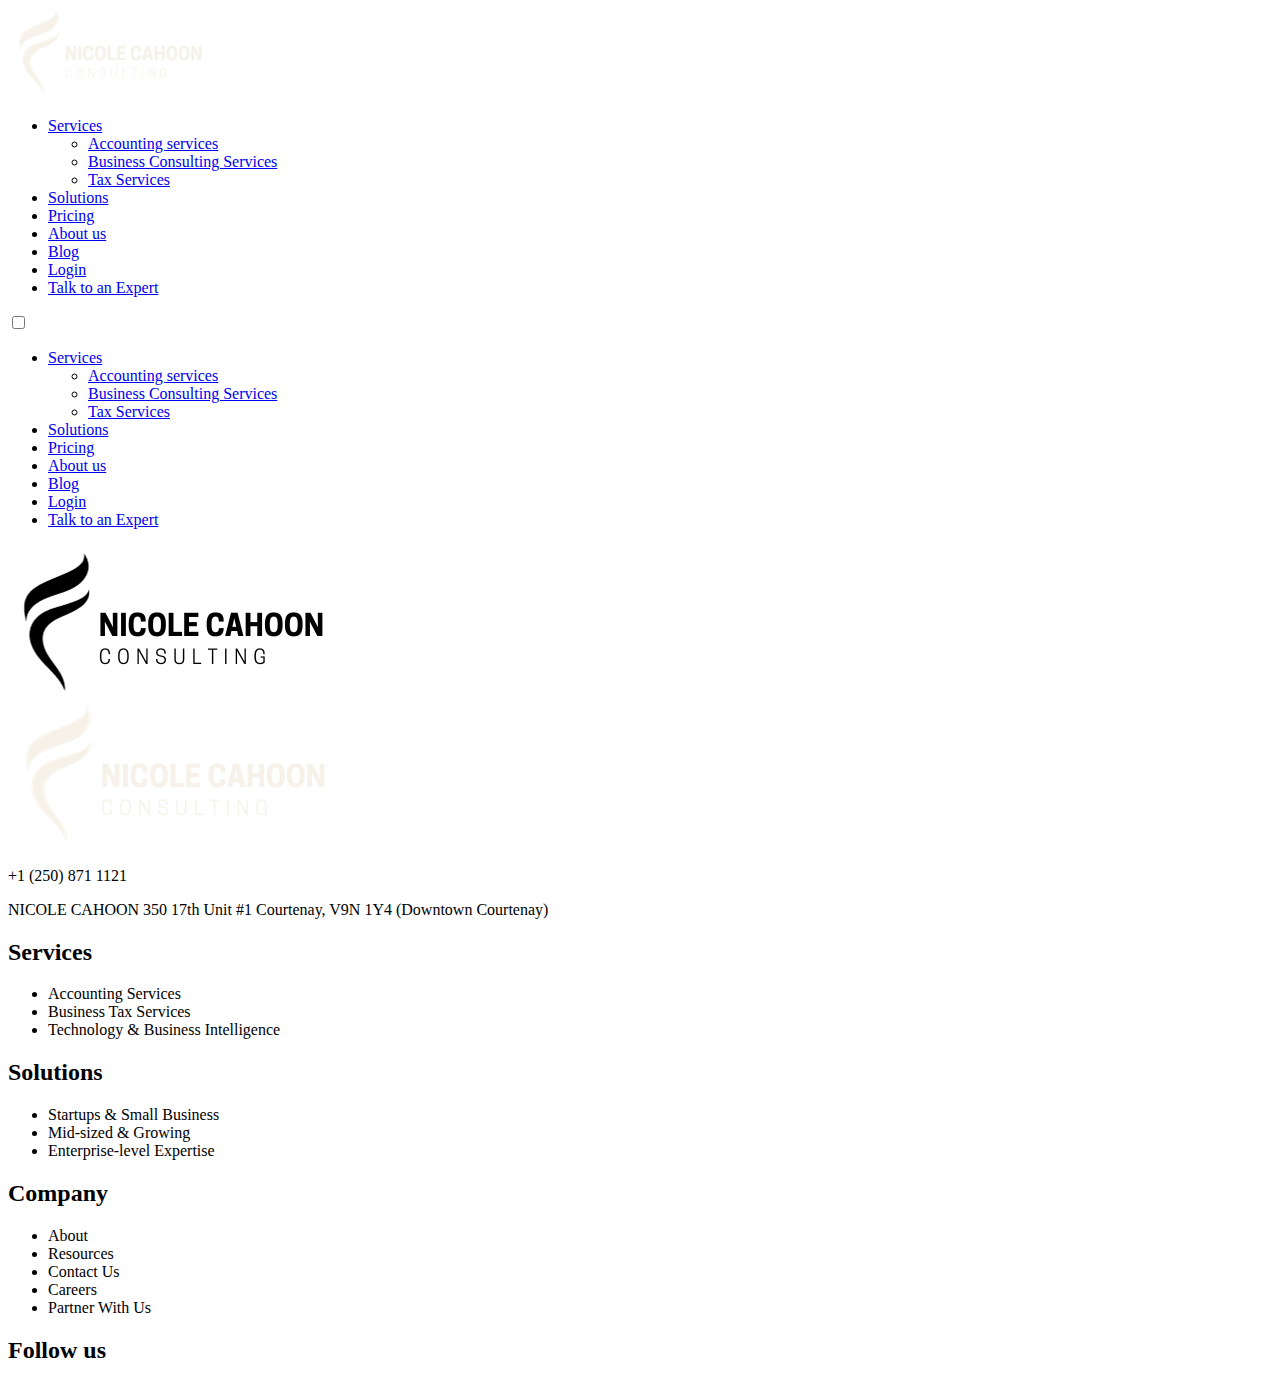
==== aboutus.html @ 77083883 "Add navbar and footer html for about us site" ====
<!DOCTYPE html>
<html lang="en">
  <head>
    <meta charset="UTF-8" />
    <meta name="viewport" content="width=device-width, initial-scale=1.0" />
    <link rel="stylesheet" href="/css/style.css" />
    <link
      rel="stylesheet"
      href="https://cdnjs.cloudflare.com/ajax/libs/font-awesome/6.4.2/css/all.min.css"
      integrity="sha512-z3gLpd7yknf1YoNbCzqRKc4qyor8gaKU1qmn+CShxbuBusANI9QpRohGBreCFkKxLhei6S9CQXFEbbKuqLg0DA=="
      crossorigin="anonymous"
      referrerpolicy="no-referrer"
    />
    <title>About us</title>
  </head>
  <body>
    <header class="sticky">
      <div class="header-container">
        <div class="logo">
          <a href="/index.html">
            <img
              src="images/header-logo.png"
              class="bricks-site-logo css-filter perfmatters-lazy entered pmloaded"
              alt="Bricks Templates"
              width="200"
              decoding="async"
              data-ll-status="loaded"
            />
          </a>
        </div>
        <nav class="nav-menu-wrapper">
          <ul class="main-menu">
            <li class="main-menu-item">
              <a href="/">
                Services
                <span class="main-menu-item-icon">
                  <i class="fa-solid fa-chevron-down"></i>
                </span>
              </a>
              <ul class="dropdown">
                <li><a href="#">Accounting services</a></li>
                <li><a href="#">Business Consulting Services</a></li>
                <li><a href="#">Tax Services</a></li>
              </ul>
            </li>
            <li class="main-menu-item">
              <a href="/"> Solutions </a>
            </li>
            <li class="main-menu-item"><a href="#">Pricing</a></li>
            <li class="main-menu-item">
              <a href="/about.html"> About us </a>
            </li>
            <li class="main-menu-item"><a href="#">Blog</a></li>
            <li class="main-menu-item"><a href="#">Login</a></li>
            <li id="menu-item-expert" class="main-menu-item">
              <a href="#">Talk to an Expert</a>
            </li>
          </ul>
        </nav>

        <input type="checkbox" id="check-menu" />
        <div class="menu-mobile">
          <label for="check-menu">
            <span class="menu-bar-top"></span>
            <span class="menu-bar-center"></span>
            <span class="menu-bar-bottom"></span>
          </label>
        </div>
        <nav class="nav-menu-wrapper-mobile">
          <ul class="main-menu">
            <li>
              <div class="main-menu-item">
                <a href="/"> Services </a>
                <label for="check-sevrices">
                  <span class="main-menu-item-icon">
                    <i class="fa-solid fa-chevron-down"></i>
                  </span>
                </label>
              </div>

              <input type="checkbox" id="check-sevrices" hidden />

              <div class="sub-menu">
                <label for="check-sevrices">
                  <ul class="dropdown">
                    <li><a href="#">Accounting services</a></li>
                    <li><a href="#">Business Consulting Services</a></li>
                    <li><a href="#">Tax Services</a></li>
                  </ul>
                </label>
              </div>
            </li>
            <li class="main-menu-item">
              <a href="/"> Solutions </a>
            </li>
            <li class="main-menu-item"><a href="#">Pricing</a></li>
            <li class="main-menu-item">
              <a href="/about.html"> About us </a>
            </li>
            <li class="main-menu-item"><a href="#">Blog</a></li>
            <li class="main-menu-item"><a href="#">Login</a></li>
            <li id="menu-item-expert">
              <a href="#">Talk to an Expert</a>
            </li>
          </ul>
        </nav>
        <label for="check-menu" class="overlay" hidden></label>
      </div>
    </header>
    <main></main>
    <footer>
      <div class="footer-content">
        <div class="footer-logo">
          <div class="footer-logo-mobile">
            <img src="images/header-logo-black.png" alt="Logo" />
          </div>

          <div class="footer-logo-desktop">
            <img src="images/header-logo.png" alt="Logo" />
          </div>
          <p>+1 (250) 871 1121</p>
          <p>
            NICOLE CAHOON 350 17th Unit #1 Courtenay, V9N 1Y4 (Downtown
            Courtenay)
          </p>
        </div>
        <div class="footer-navigation">
          <h2>Services</h2>
          <ul>
            <li>Accounting Services</li>
            <li>Business Tax Services</li>
            <li>Technology & Business Intelligence</li>
          </ul>
        </div>

        <div class="footer-solution">
          <h2>Solutions</h2>
          <ul>
            <li>Startups & Small Business</li>
            <li>Mid-sized & Growing</li>
            <li>Enterprise-level Expertise</li>
          </ul>
        </div>

        <div class="footer-company">
          <h2>Company</h2>
          <ul>
            <li>About</li>
            <li>Resources</li>
            <li>Contact Us</li>
            <li>Careers</li>
            <li>Partner With Us</li>
          </ul>
        </div>

        <div class="about-us">
          <h2>Follow us</h2>
          <span><i class="fa-brands fa-facebook"></i></span>
          <span><i class="fa-brands fa-instagram"></i></span>
          <span><i class="fa-brands fa-twitter"></i></span>
          <span><i class="fa-brands fa-linkedin"></i></span>
          <span><i class="fa-brands fa-youtube"></i></span>
        </div>
      </div>
    </footer>
  </body>
</html>
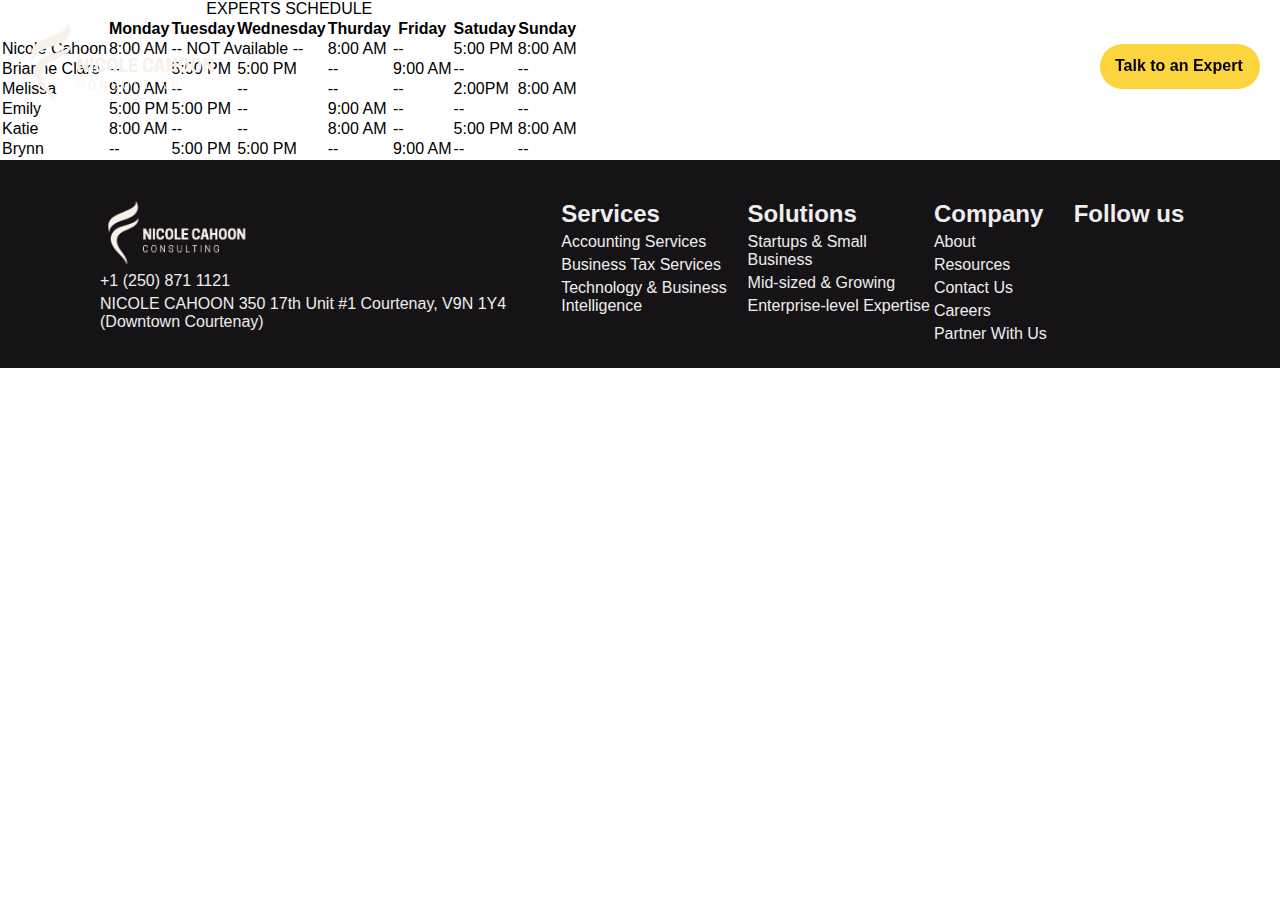
==== commit f6083092: "Add table in about us" ====
--- a/aboutus.html
+++ b/aboutus.html
@@ -3,7 +3,8 @@
   <head>
     <meta charset="UTF-8" />
     <meta name="viewport" content="width=device-width, initial-scale=1.0" />
-    <link rel="stylesheet" href="/css/style.css" />
+    <link rel="stylesheet" href="style.css" />
+    <link rel="stylesheet" href="styleaboutus.css" />
     <link
       rel="stylesheet"
       href="https://cdnjs.cloudflare.com/ajax/libs/font-awesome/6.4.2/css/all.min.css"
@@ -107,7 +108,90 @@
         <label for="check-menu" class="overlay" hidden></label>
       </div>
     </header>
-    <main></main>
+
+    <main>
+      <section class="table-container">
+        <table id="table">
+          <caption>
+            EXPERTS SCHEDULE
+          </caption>
+          <tr>
+            <th></th>
+
+            <th>Monday</th>
+            <th>Tuesday</th>
+            <th>Wednesday</th>
+            <th>Thurday</th>
+            <th>Friday</th>
+            <th>Satuday</th>
+            <th>Sunday</th>
+          </tr>
+          <tr>
+            <td>Nicole Cahoon</td>
+            <td>8:00 AM</td>
+            <td colspan="2" class="merge">-- NOT Available --</td>
+            <td>8:00 AM</td>
+            <td>--</td>
+            <td>5:00 PM</td>
+            <td>8:00 AM</td>
+          </tr>
+          <tr>
+            <td>Brianne Clare</td>
+            <td>--</td>
+            <td>5:00 PM</td>
+            <td>5:00 PM</td>
+            <td>--</td>
+            <td>9:00 AM</td>
+            <td>--</td>
+            <td>--</td>
+          </tr>
+          <tr>
+            <td>Melissa</td>
+            <td>9:00 AM</td>
+            <td>--</td>
+            <td>--</td>
+            <td>--</td>
+            <td>--</td>
+            <td>2:00PM</td>
+            <td>8:00 AM</td>
+          </tr>
+          <tr>
+            <td>Emily</td>
+            <td>5:00 PM</td>
+            <td>5:00 PM</td>
+            <td>--</td>
+            <td>9:00 AM</td>
+            <td>--</td>
+            <td>--</td>
+            <td>--</td>
+          </tr>
+          <tr>
+            <td>Katie</td>
+            <td>8:00 AM</td>
+            <td>--</td>
+            <td>--</td>
+            <td>8:00 AM</td>
+            <td>--</td>
+            <td>5:00 PM</td>
+            <td>8:00 AM</td>
+          </tr>
+          <tr>
+            <td>Brynn</td>
+            <td>--</td>
+            <td>5:00 PM</td>
+            <td>5:00 PM</td>
+            <td>--</td>
+            <td>9:00 AM</td>
+            <td>--</td>
+            <td>--</td>
+          </tr>
+        </table>
+      </section>
+      <div class="main-line">
+        <div class="line"></div>
+      </div>
+    </main>
+
     <footer>
       <div class="footer-content">
         <div class="footer-logo">
--- a/style.css
+++ b/style.css
@@ -0,0 +1,634 @@
+html {
+  font-size: 62.5%;
+  box-sizing: border-box;
+  text-decoration: unset;
+  list-style-type: none;
+  font-family: "Open Sans", sans-serif;
+  font-family: "Poppins", sans-serif;
+  font-family: "Roboto", sans-serif;
+  font-family: "Ubuntu", sans-serif;
+}
+
+*,
+*:before,
+*:after {
+  box-sizing: inherit;
+  text-decoration: unset;
+  padding: 0;
+  margin: 0;
+}
+
+body {
+  font-size: 1.6rem;
+}
+
+/* Navbar mobile*/
+@media only screen and (max-width: 1023px) {
+  .sticky {
+    left: 0;
+    position: fixed;
+    right: 0;
+    top: 0;
+    transition: background-color 0.2s, transform 0.4s;
+    width: 100%;
+    z-index: 998;
+  }
+  .header-container {
+    display: flex;
+    flex-direction: row;
+    padding: 2rem;
+    align-items: center;
+    justify-content: space-between;
+
+    width: 100%;
+    font-weight: 700;
+    background-color: black;
+    position: relative;
+  }
+  .menu-mobile label {
+    display: flex;
+    flex-direction: column;
+  }
+  .menu-bar-top,
+  .menu-bar-center,
+  .menu-bar-bottom {
+    width: 2rem;
+    height: 0.4rem;
+    background-color: white;
+    margin: 0.2rem;
+    border-radius: 2rem;
+  }
+
+  .nav-menu-wrapper {
+    display: none;
+  }
+
+  .nav-menu-wrapper-mobile {
+    display: block;
+    position: fixed;
+    top: 0;
+    background-color: #161316;
+    left: 0;
+    bottom: 0;
+    width: 28rem;
+    padding: 2rem 0;
+    transform: translateX(-100%);
+  }
+
+  .header-container input:checked ~ .nav-menu-wrapper-mobile {
+    transform: translateX(0);
+  }
+
+  .logo img {
+    width: 15rem;
+  }
+
+  #check-menu {
+    display: none;
+  }
+
+  .header-container input:checked ~ .menu-mobile .menu-bar-center {
+    opacity: 0;
+  }
+
+  .header-container input:checked ~ .menu-mobile .menu-bar-top {
+    transform: translateY(8px) rotate(45deg);
+  }
+
+  .header-container input:checked ~ .menu-mobile .menu-bar-bottom {
+    transform: translateY(-8px) rotate(-45deg);
+  }
+
+  .main-menu-item {
+    height: 6rem;
+    border-bottom: 1px solid #2e2e2e;
+    padding: 2rem 3rem;
+    display: flex;
+    justify-content: space-between;
+  }
+  .main-menu-item-icon {
+    color: #ffffff;
+    cursor: pointer;
+  }
+
+  input:checked ~ .sub-menu {
+    display: block;
+  }
+
+  .sub-menu {
+    display: none;
+  }
+
+  .sub-menu label .dropdown li a {
+    color: #f9f9f9;
+  }
+
+  .sub-menu label .dropdown li {
+    padding: 1rem 4rem;
+  }
+  .main-menu-item a {
+    color: white;
+  }
+
+  #menu-item-expert {
+    height: 5rem;
+    background-color: #fcd53e;
+    border-radius: 3rem;
+    display: flex;
+    align-items: center;
+    justify-content: center;
+    margin: 3.5rem auto;
+    width: 70%;
+  }
+  #menu-item-expert a {
+    color: #161316;
+  }
+  .main-menu-item a {
+    display: flex;
+    justify-content: space-between;
+  }
+
+  #menu-item-expert a:hover {
+    animation: pulse ease-in 1s;
+  }
+}
+/* hero */
+.main-hero {
+  justify-content: center;
+  align-items: flex-start;
+  background-image: url(images/background-header.jpeg);
+  background-size: cover;
+  background-position: center center;
+  width: 100%;
+  padding-right: 4rem;
+  padding-left: 4rem;
+  filter: opacity(100%);
+  text-align: left;
+  position: relative;
+  height: 80rem;
+  display: flex;
+  flex-direction: column;
+  color: white;
+}
+.main-hero h1 {
+  font-size: 4.8rem;
+}
+
+.main-hero p {
+  font-size: 3rem;
+  margin-top: 3rem;
+  width: 100%;
+  line-height: 2.8rem;
+}
+
+.main-hero a {
+  padding: 1.8rem 3rem;
+  font-weight: 500;
+  font-size: 2.4rem;
+  color: #ffffff;
+  border-radius: 9rem;
+  background-color: #421882;
+  margin-top: 3.5rem;
+}
+
+.main-hero a:hover {
+  animation: pulse ease-in 1s;
+}
+
+/* services */
+
+.main-services {
+  display: flex;
+  flex-direction: column;
+  align-items: center;
+  justify-content: center;
+}
+
+.services-card {
+  width: 29rem;
+  height: 45rem;
+  border-radius: 3rem;
+  padding: 3rem;
+  margin: 2rem 0;
+  background-color: #f4f4f4;
+}
+
+.services-card-icon {
+  font-size: 8rem;
+  margin-right: 5rem;
+}
+
+.services-card-content {
+  display: flex;
+  flex-direction: column;
+}
+
+.services-card-content .btn-about {
+  margin-top: 3.5rem;
+  padding: 1rem;
+  width: 16rem;
+  height: 5rem;
+  background-color: #421882;
+  color: #ffffff;
+  display: flex;
+  justify-content: center;
+  align-items: center;
+  border-radius: 3rem;
+}
+
+.main-services a:hover {
+  animation: pulse ease-in 1s;
+}
+
+/* resource */
+
+.resource {
+  display: flex;
+  flex-direction: column;
+  justify-content: center;
+  align-items: center;
+  margin: 5rem 8.5rem 10rem 8.5rem;
+}
+
+.resource .img {
+  width: 150px;
+}
+
+.logo-organizers {
+  display: flex;
+  flex-direction: column;
+  align-items: center;
+  row-gap: 2rem;
+  width: 100%;
+  margin: 3rem 0;
+}
+
+/* testimonials mobile 1 */
+.testimonials-1 {
+  text-align: center;
+  margin: 2rem 2rem 0rem 2rem;
+}
+
+.testimonials-1 img {
+  width: 15rem;
+  height: 15rem;
+  border-radius: 50%;
+  object-fit: cover;
+}
+
+.testimonials-1 h3 {
+  font-size: 2.8rem;
+  font-weight: 900;
+  margin: 0;
+  color: #505d68;
+}
+
+.testimonials-1 p {
+  color: #a1aeb7;
+  font-weight: 400;
+}
+
+.testimonials-1 .flex-item {
+  padding: 2.5rem;
+  border-bottom: 1px solid #f2f5f7;
+}
+
+.testimonials-1 h4 {
+  color: #505d68;
+  font-weight: 300;
+  margin-top: 2rem;
+  margin-bottom: 0.5rem;
+}
+
+.testimonials-1 .job-title {
+  font-size: 1.4rem;
+  margin: 0.5rem;
+  font-weight: 300;
+}
+
+/* Contact */
+
+.contact {
+  background-image: url(https://www.indinero.com/wp-content/uploads/2023/02/jud-mackrill-Of_m3hMsoAA-unsplash-1-min.jpg);
+  background-size: cover;
+  background-position: center center;
+  width: 80%;
+  filter: opacity(100%);
+  text-align: left;
+  position: relative;
+  justify-content: center;
+  align-self: stretch !important;
+  width: 100%;
+  padding: 10rem;
+  margin-bottom: 5rem;
+}
+
+.contact::before {
+  background-image: linear-gradient(
+    rgba(246, 213, 93, 0.7) 7%,
+    rgba(246, 213, 93, 0.7) 7%
+  );
+  position: absolute;
+  content: "";
+  top: 0;
+  right: 0;
+  bottom: 0;
+  left: 0;
+}
+
+:where(.contact > *) {
+  position: relative;
+}
+
+.contact .flex-container h2 {
+  color: #ffffff;
+  font-size: 3rem;
+}
+
+.contact label {
+  color: #ffffff;
+}
+
+.contact .flex-container form {
+  margin-top: 2rem;
+}
+
+.contact .flex-container {
+  width: 100%;
+  margin: 0 auto;
+}
+
+.contact .flex-container input,
+.contact .flex-container textarea {
+  width: 100%;
+  padding: 1rem;
+  margin-bottom: 1.5rem;
+  border: 1px solid #ccc;
+  border-radius: 5px;
+  box-sizing: border-box;
+}
+
+.contact .flex-container button {
+  background-color: #3498db;
+  color: #fff;
+  padding: 10px 20px;
+  border: none;
+  border-radius: 5px;
+  cursor: pointer;
+  font-size: 1em;
+}
+
+.contact .flex-container button:hover {
+  background-color: #2980b9;
+}
+
+/* footer */
+
+footer {
+  background-color: #eeeeee;
+  color: black;
+  padding: 2rem;
+}
+
+footer .footer-logo-desktop {
+  display: none;
+}
+
+.footer-content {
+  display: flex;
+  flex-direction: column;
+}
+.footer-logo {
+  margin-top: 2rem;
+}
+
+footer ul {
+  padding-left: 0;
+}
+
+.footer-logo img {
+  width: 150px;
+}
+
+.footer-logo p {
+  margin: 5px 0;
+}
+.footer-navigation,
+.footer-solution,
+.footer-company {
+  margin-top: 20px;
+}
+
+.footer-navigation li,
+.footer-solution li,
+.footer-company li {
+  margin: 5px 0;
+  list-style: none;
+}
+
+.footer-navigation li:hover,
+.footer-solution li:hover,
+.footer-company li:hover {
+  color: #3498db;
+  cursor: pointer;
+}
+
+.about-us {
+  margin-top: 20px;
+  width: 100%;
+}
+.about-us span {
+  font-size: 24px;
+  line-height: 60px;
+  margin-right: 10px;
+}
+
+.about-us span:hover {
+  cursor: pointer;
+  color: #3498db;
+}
+
+/* Desktop */
+@media only screen and (min-width: 1024px) {
+  /* navbar */
+  .sticky {
+    left: 0;
+    position: fixed;
+    right: 0;
+    top: 0;
+    transition: background-color 0.2s, transform 0.4s;
+    width: 100%;
+    z-index: 998;
+  }
+  .header-container {
+    display: flex;
+    flex-direction: row;
+    padding: 20px;
+    align-items: center;
+    justify-content: space-between;
+    /* z-index: 1; */
+    /* align-self: stretch !important; */
+    width: 100%;
+    font-weight: 700;
+  }
+  .main-menu {
+    display: flex;
+    gap: 25px;
+    justify-content: center;
+    align-items: center;
+    height: 45px;
+  }
+
+  .main-menu-item a {
+    font-size: 16px;
+    line-height: 28px;
+    color: white;
+    font-weight: 700;
+  }
+
+  .main-menu-item-icon {
+    padding: 5px;
+    cursor: pointer;
+  }
+  #menu-item-expert {
+    border-radius: 30px;
+    background-color: #fcd53e;
+    height: 100%;
+    padding: 8px 15px;
+    width: 160px;
+    font-weight: 700;
+  }
+  #menu-item-expert a {
+    color: black;
+  }
+  #menu-item-expert a:hover {
+    animation: pulse ease-in 1s;
+  }
+
+  .main-menu-item {
+    position: relative;
+  }
+  .menu-mobile {
+    display: none;
+  }
+
+  nav.nav-menu-wrapper-mobile {
+    display: none;
+  }
+
+  ul.main-menu {
+    list-style: none;
+  }
+  .dropdown {
+    display: none;
+    position: absolute;
+    top: 100%;
+    left: 0;
+    min-width: 250px;
+    background-color: #f9f9f9;
+    box-shadow: 0 2px 5px rgba(0, 0, 0, 0.1);
+    padding: 10px;
+    z-index: 1;
+  }
+  .dropdown li {
+    padding: 10px 20px;
+  }
+  .dropdown li a {
+    color: black;
+    font-size: 18px;
+  }
+
+  li:hover .dropdown {
+    display: block;
+  }
+  #check-menu {
+    display: none;
+  }
+
+  /* hero */
+
+  section.main-services {
+    display: flex;
+    flex-direction: row;
+    justify-content: space-around;
+    padding-top: 6rem;
+  }
+
+  /* resource */
+
+  .resource .logo-organizers {
+    flex-direction: row;
+    justify-content: center;
+    column-gap: 10%;
+  }
+
+  .resource .logo-organizer {
+    width: 33%;
+  }
+
+  /* testimonials */
+
+  .testimonials-1 .flex-container {
+    display: flex;
+    justify-content: space-around;
+  }
+
+  .testimonials-1 .flex-item {
+    width: 25%;
+  }
+
+  /* footer */
+
+  footer {
+    background-color: #161316;
+    color: #eeeeee;
+    padding-left: 100px;
+  }
+
+  footer .footer-logo-mobile {
+    display: none;
+  }
+
+  footer .footer-logo-desktop {
+    display: flex;
+  }
+
+  footer .footer-content {
+    flex-direction: row;
+    columns: 30px;
+  }
+
+  footer .logo {
+    width: 30%;
+  }
+
+  footer .footer-navigation {
+    width: 20%;
+  }
+
+  footer .footer-solution {
+    width: 20%;
+  }
+
+  footer .footer-company {
+    width: 15%;
+  }
+
+  footer .about-us {
+    width: 20%;
+  }
+}
+
+@keyframes pulse {
+  0% {
+    transform: scaleX(1);
+  }
+
+  50% {
+    transform: scale3d(1.05, 1.05, 1.05);
+  }
+
+  to {
+    transform: scaleX(1);
+  }
+}
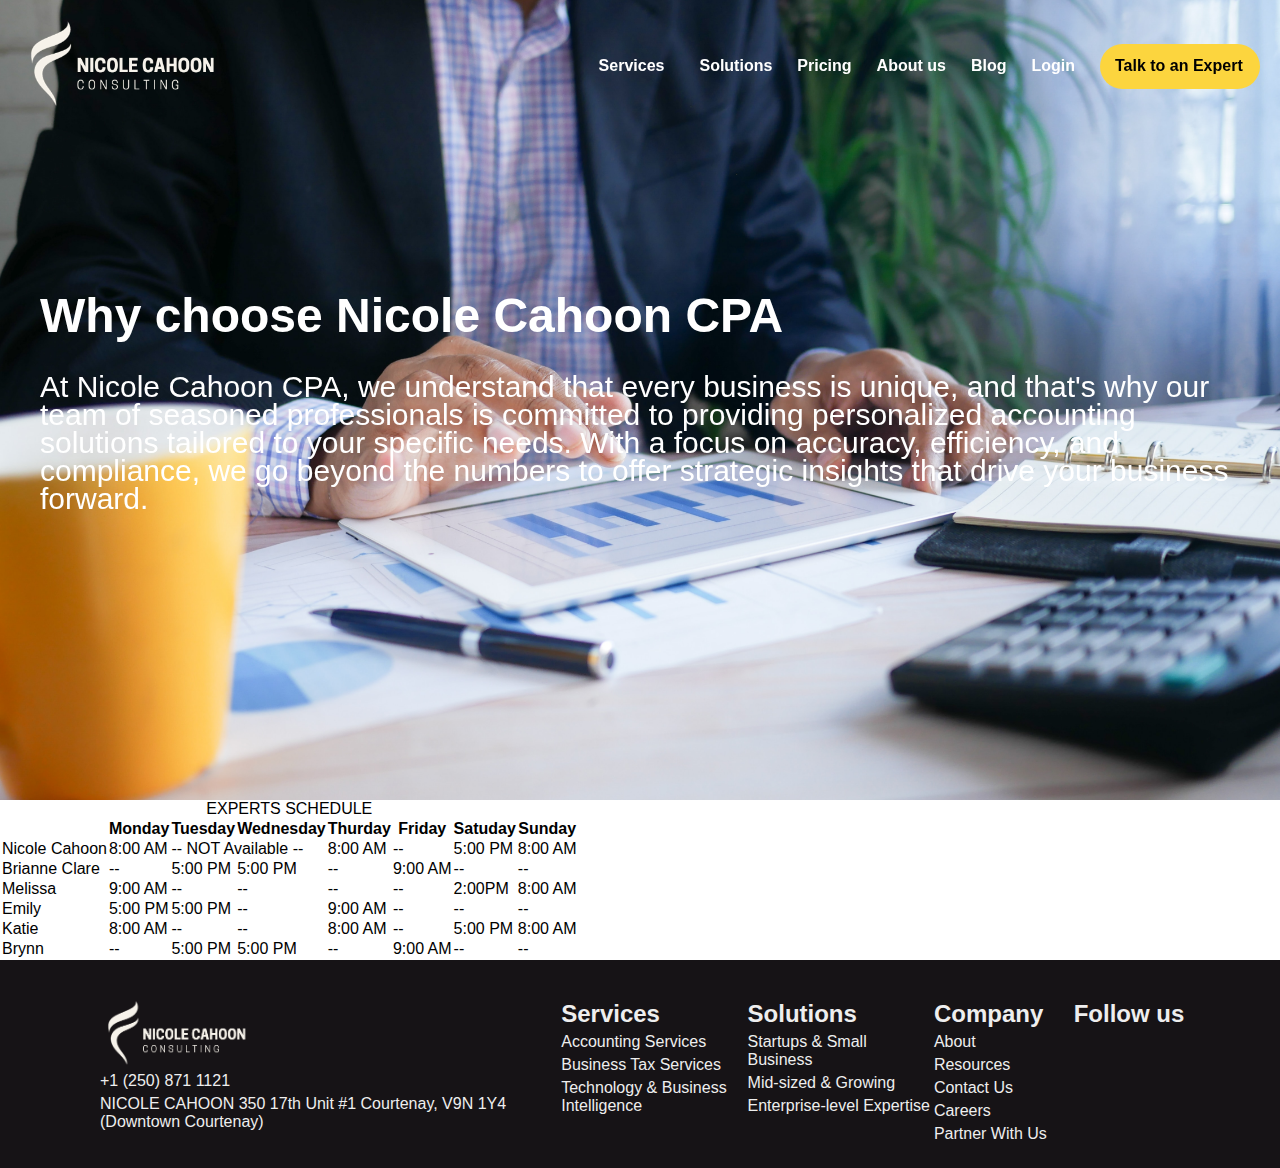
==== commit 17a510de: "Add html section hero" ====
--- a/aboutus.html
+++ b/aboutus.html
@@ -110,6 +110,18 @@
     </header>
 
     <main>
+      <section class="about-hero main-hero">
+        <h1 class="title">Why choose Nicole Cahoon CPA</h1>
+        <p class="content">
+          At Nicole Cahoon CPA, we understand that every business is unique, and
+          that's why our team of seasoned professionals is committed to
+          providing personalized accounting solutions tailored to your specific
+          needs. With a focus on accuracy, efficiency, and compliance, we go
+          beyond the numbers to offer strategic insights that drive your
+          business forward.
+        </p>
+      </section>
+
       <section class="table-container">
         <table id="table">
           <caption>
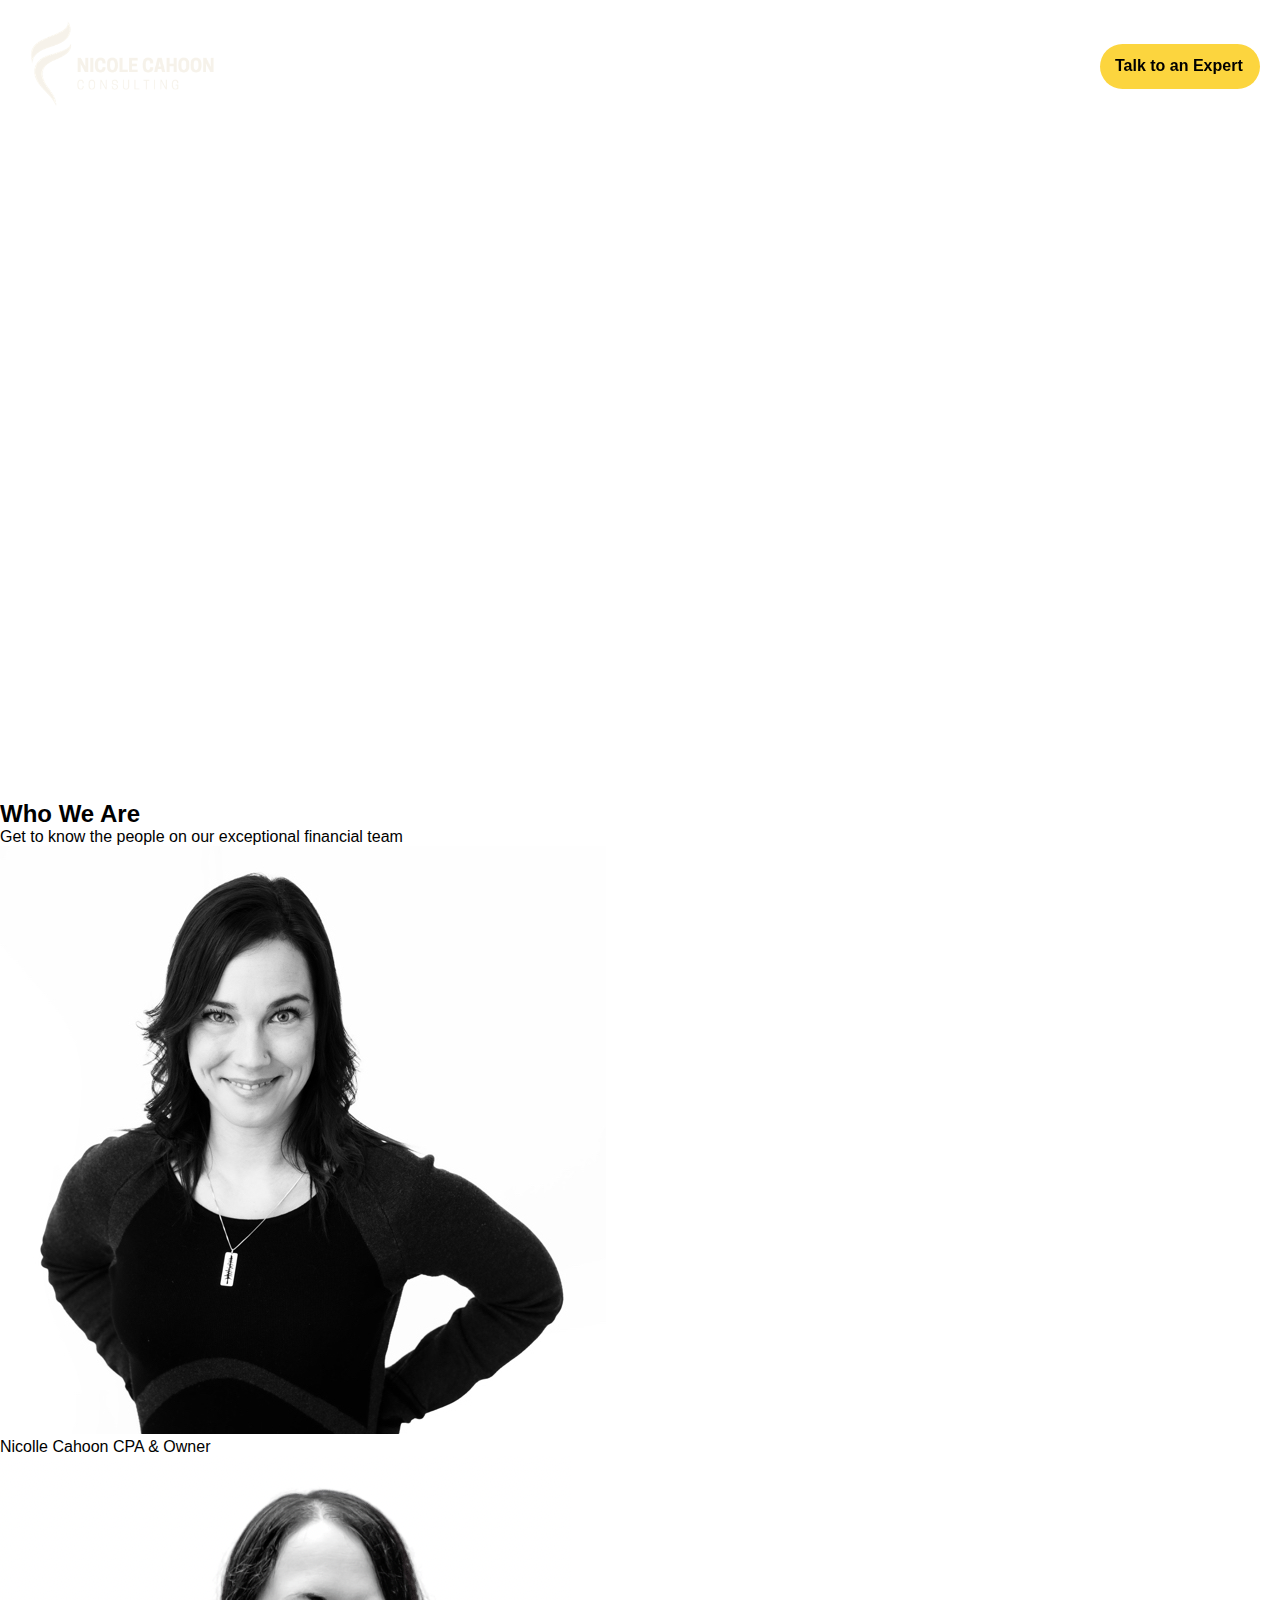
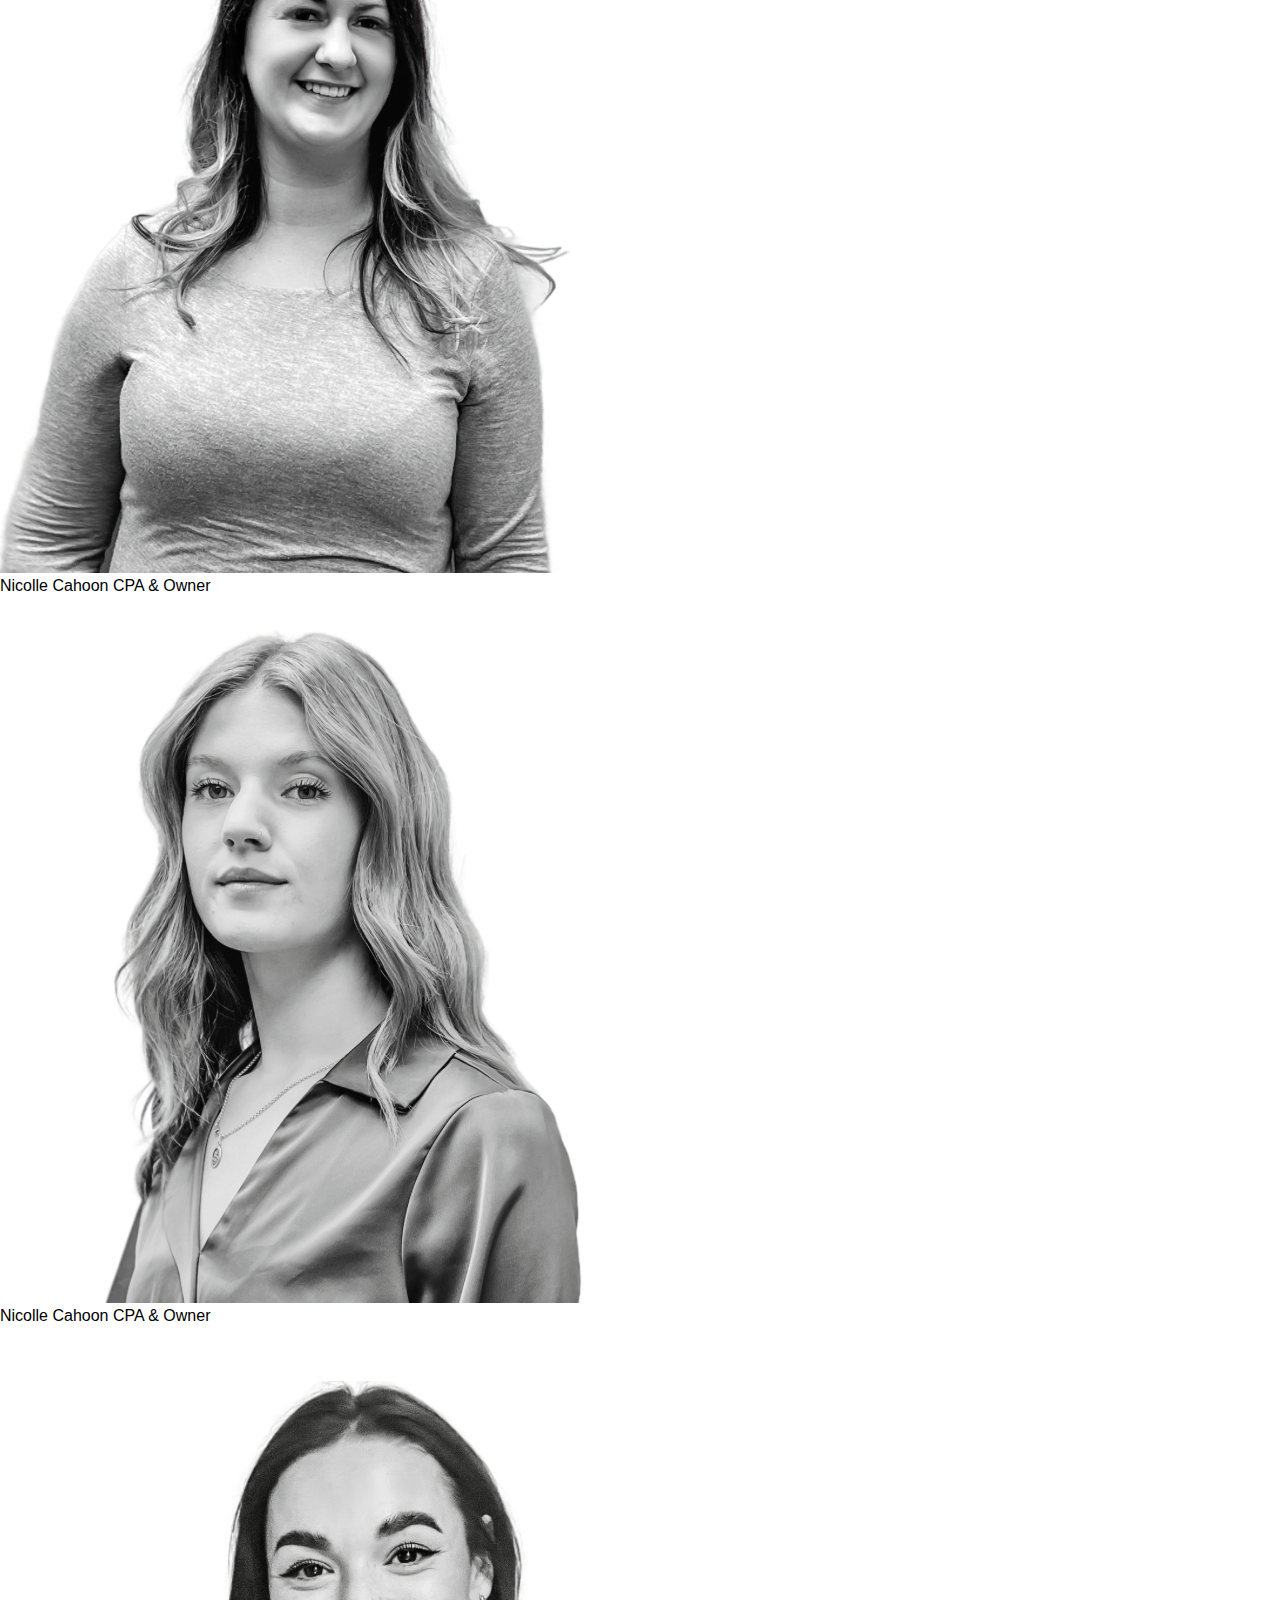
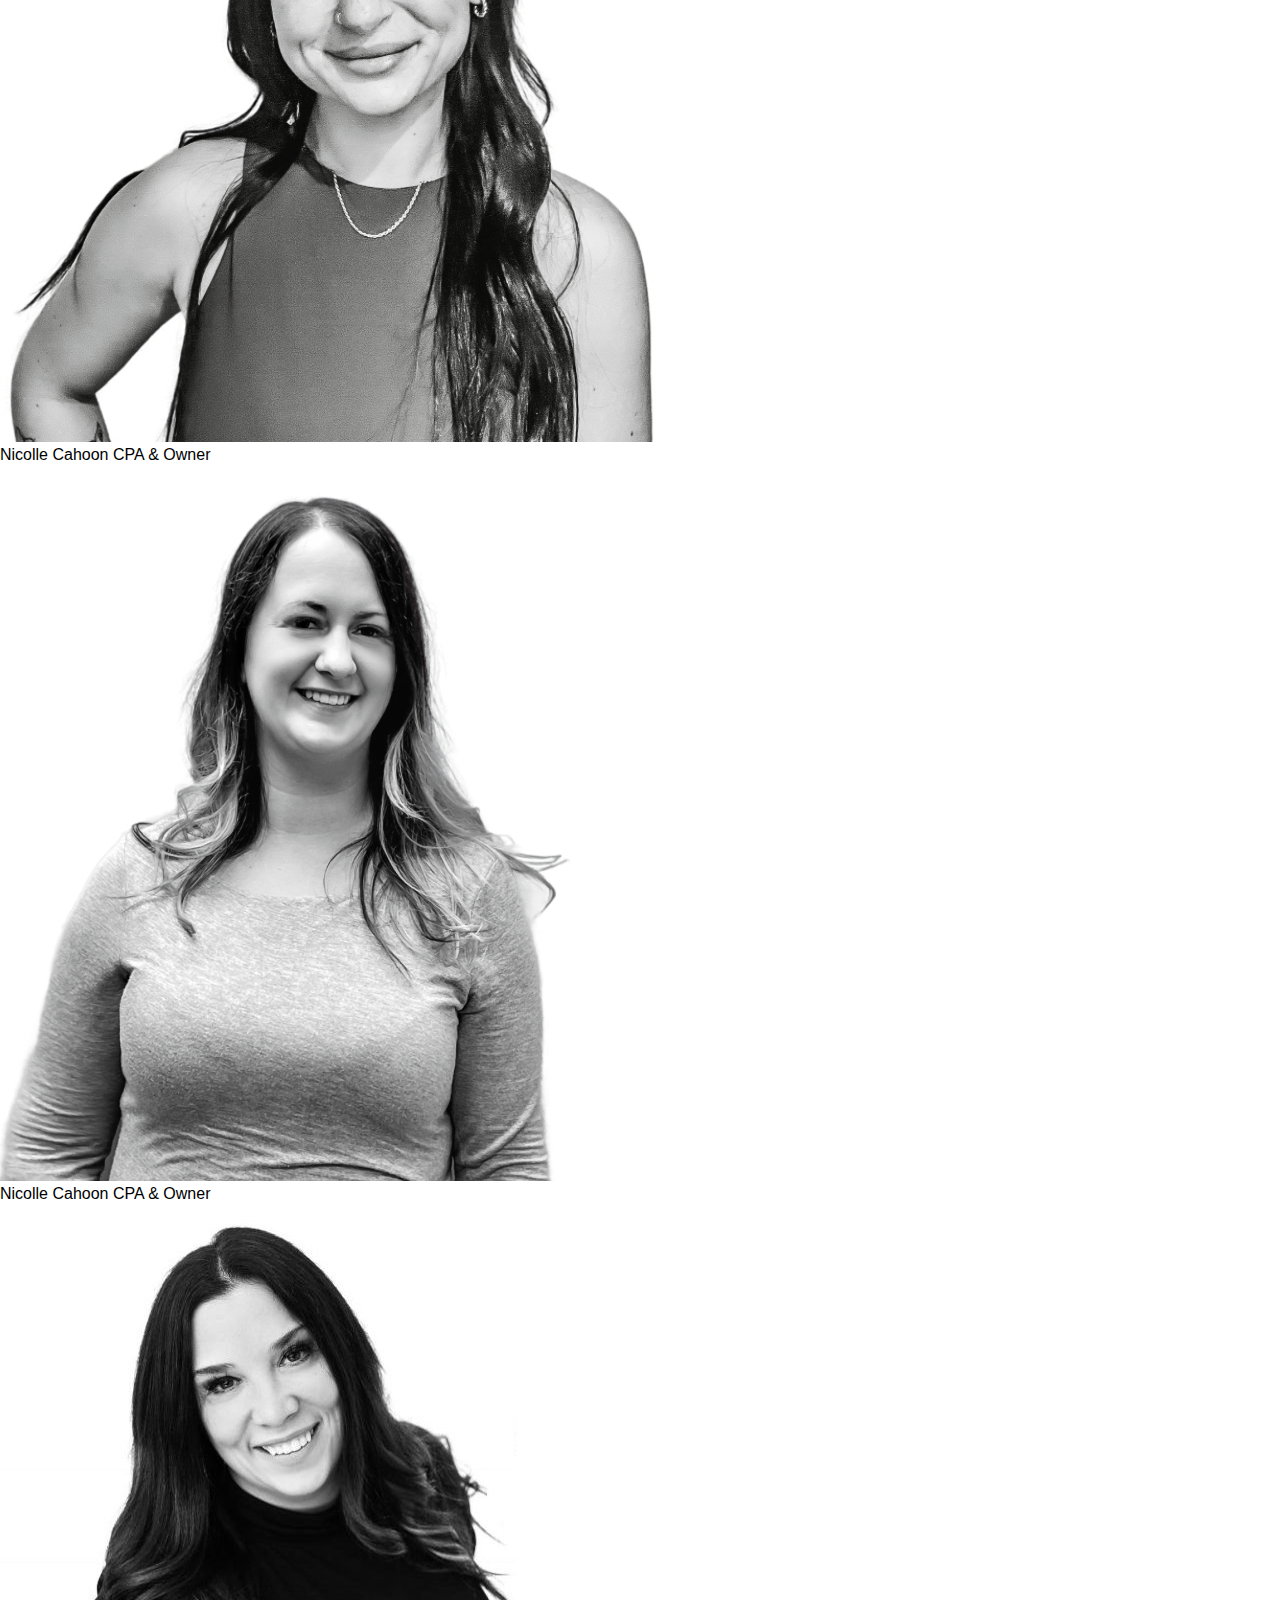
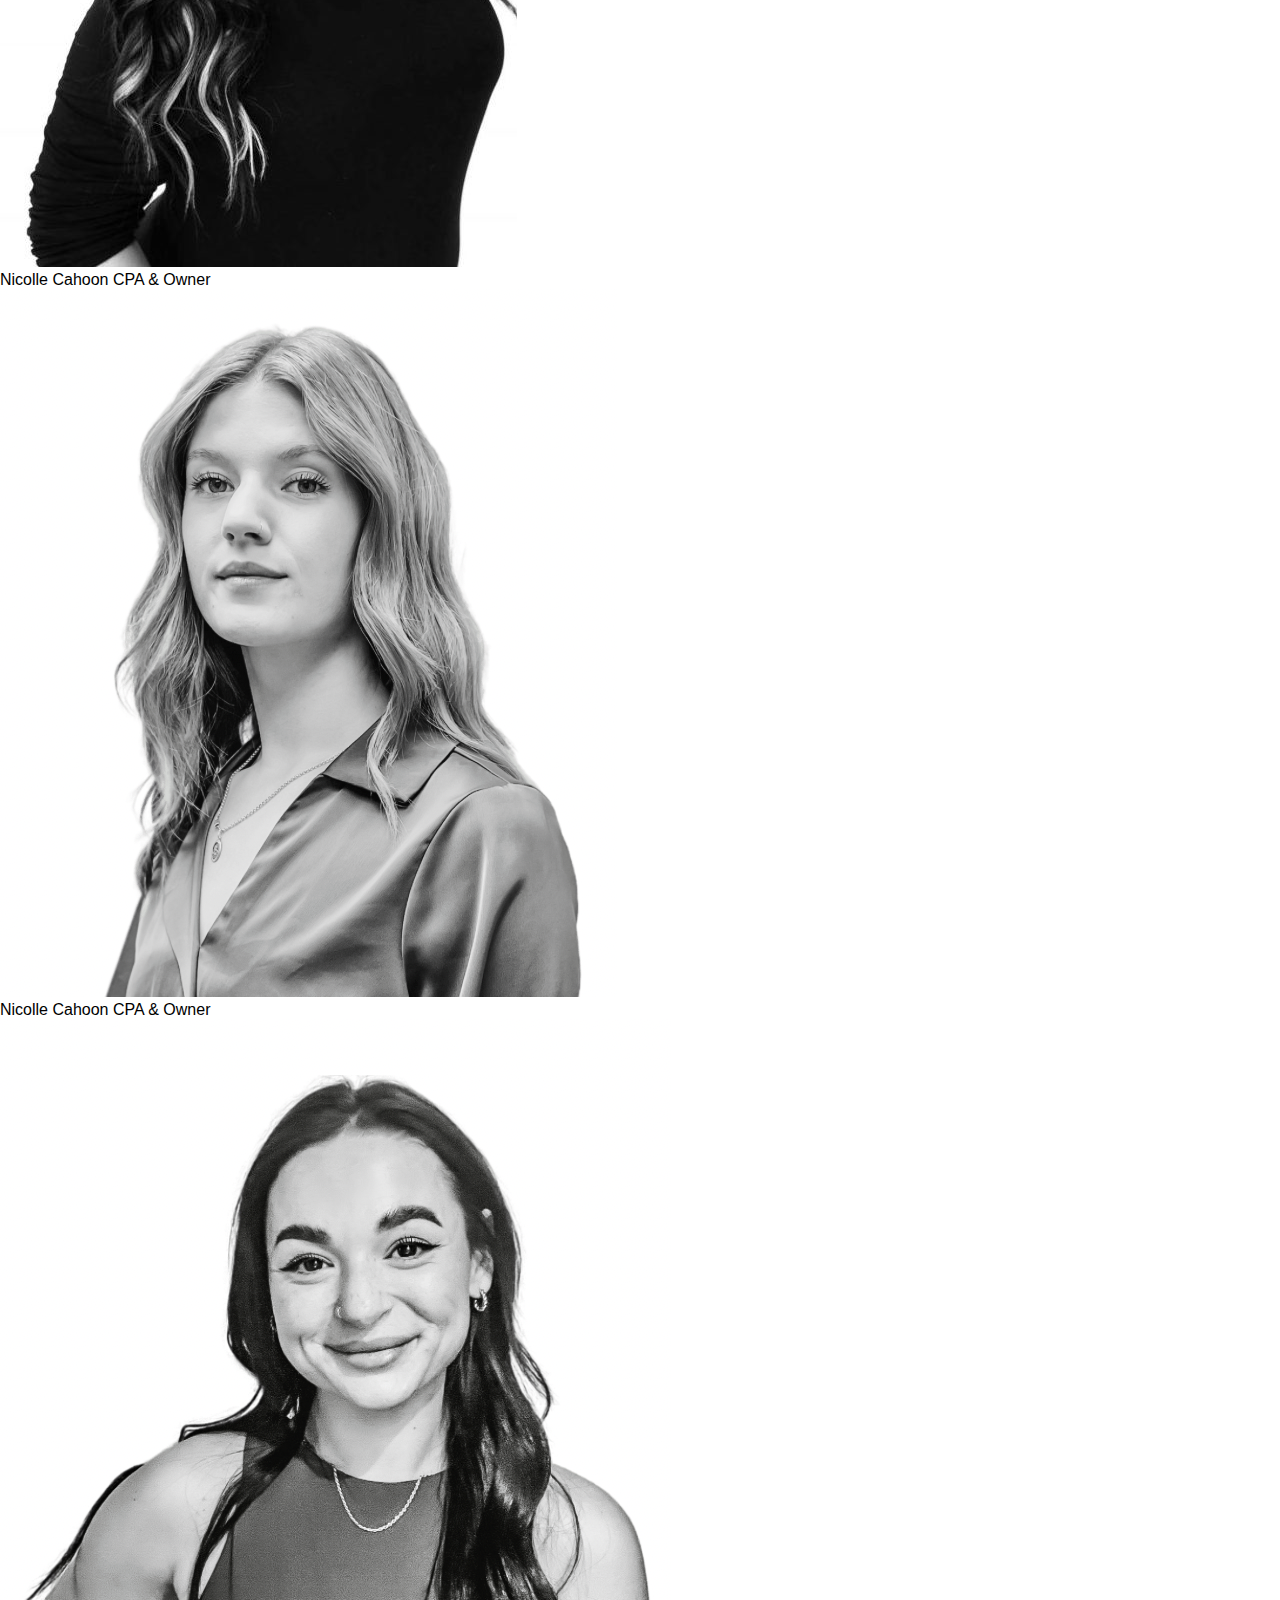
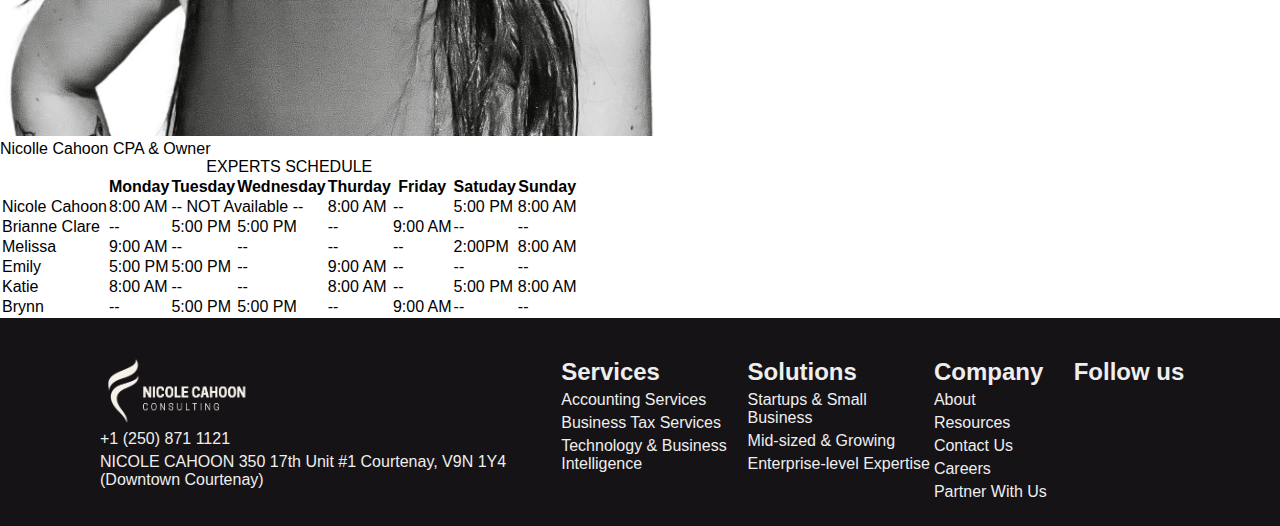
==== commit 8c224a8c: "Change cover background aboutus and Add html who we are" ====
--- a/aboutus.html
+++ b/aboutus.html
@@ -110,7 +110,7 @@
     </header>
 
     <main>
-      <section class="about-hero main-hero">
+      <section class="about-hero-main-hero">
         <h1 class="title">Why choose Nicole Cahoon CPA</h1>
         <p class="content">
           At Nicole Cahoon CPA, we understand that every business is unique, and
@@ -122,6 +122,94 @@
         </p>
       </section>
 
+      <section class="who-we-are">
+        <h2>Who We Are</h2>
+        <p>Get to know the people on our exceptional financial team</p>
+        <div class="grid-members">
+          <div class="grid-list">
+            <div class="grid-item">
+              <div class="item-img">
+                <img src="images/team-member-brianne.jpeg" alt="" />
+              </div>
+              <div class="item-info">
+                <span class="name">Nicolle Cahoon</span>
+                <span class="position">CPA &amp; Owner</span>
+              </div>
+            </div>
+
+            <div class="grid-item">
+              <div class="item-img">
+                <img src="images/team-member-melissa.png" alt="" />
+              </div>
+              <div class="item-info">
+                <span class="name">Nicolle Cahoon</span>
+                <span class="position">CPA &amp; Owner</span>
+              </div>
+            </div>
+
+            <div class="grid-item">
+              <div class="item-img">
+                <img src="images/team-member-brynn.png" alt="" />
+              </div>
+              <div class="item-info">
+                <span class="name">Nicolle Cahoon</span>
+                <span class="position">CPA &amp; Owner</span>
+              </div>
+            </div>
+
+            <div class="grid-item">
+              <div class="item-img">
+                <img src="images/team-member-katie.png" alt="" />
+              </div>
+              <div class="item-info">
+                <span class="name">Nicolle Cahoon</span>
+                <span class="position">CPA &amp; Owner</span>
+              </div>
+            </div>
+
+            <div class="grid-item">
+              <div class="item-img">
+                <img src="images/team-member-melissa.png" alt="" />
+              </div>
+              <div class="item-info">
+                <span class="name">Nicolle Cahoon</span>
+                <span class="position">CPA &amp; Owner</span>
+              </div>
+            </div>
+
+            <div class="grid-item">
+              <div class="item-img">
+                <img src="images/team-member-nicole.jpeg" alt="" />
+              </div>
+              <div class="item-info">
+                <span class="name">Nicolle Cahoon</span>
+                <span class="position">CPA &amp; Owner</span>
+              </div>
+            </div>
+
+            <div class="grid-item">
+              <div class="item-img">
+                <img src="images/team-member-brynn.png" alt="" />
+              </div>
+              <div class="item-info">
+                <span class="name">Nicolle Cahoon</span>
+                <span class="position">CPA &amp; Owner</span>
+              </div>
+            </div>
+
+            <div class="grid-item">
+              <div class="item-img">
+                <img src="images/team-member-katie.png" alt="" />
+              </div>
+              <div class="item-info">
+                <span class="name">Nicolle Cahoon</span>
+                <span class="position">CPA &amp; Owner</span>
+              </div>
+            </div>
+          </div>
+        </div>
+      </section>
+
       <section class="table-container">
         <table id="table">
           <caption>
--- a/styleaboutus.css
+++ b/styleaboutus.css
@@ -0,0 +1,17 @@
+.about-hero-main-hero {
+  justify-content: center;
+  align-items: flex-start;
+  background-image: url(images/about-us-hero-cover.jpeg);
+  background-size: cover;
+  background-position: center center;
+  width: 100%;
+  padding-right: 4rem;
+  padding-left: 4rem;
+  filter: opacity(100%);
+  text-align: left;
+  position: relative;
+  height: 80rem;
+  display: flex;
+  flex-direction: column;
+  color: white;
+}
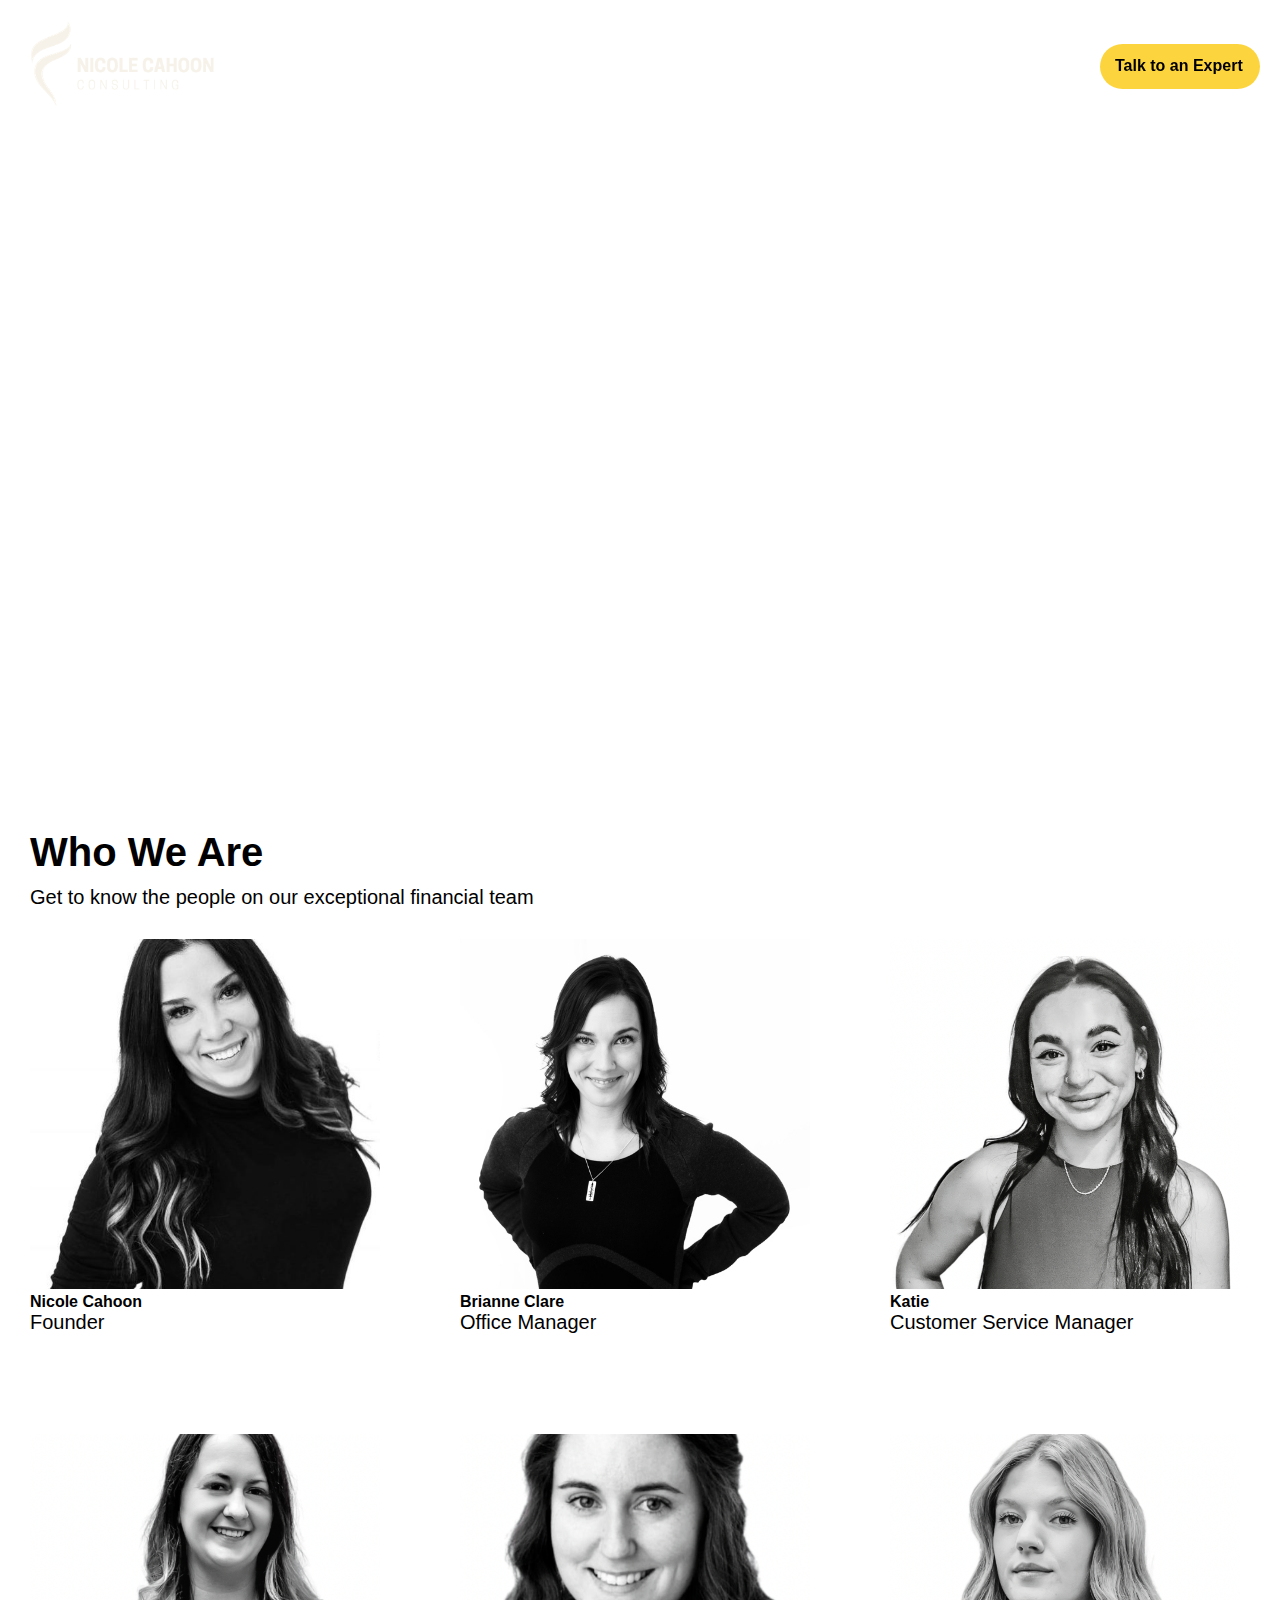
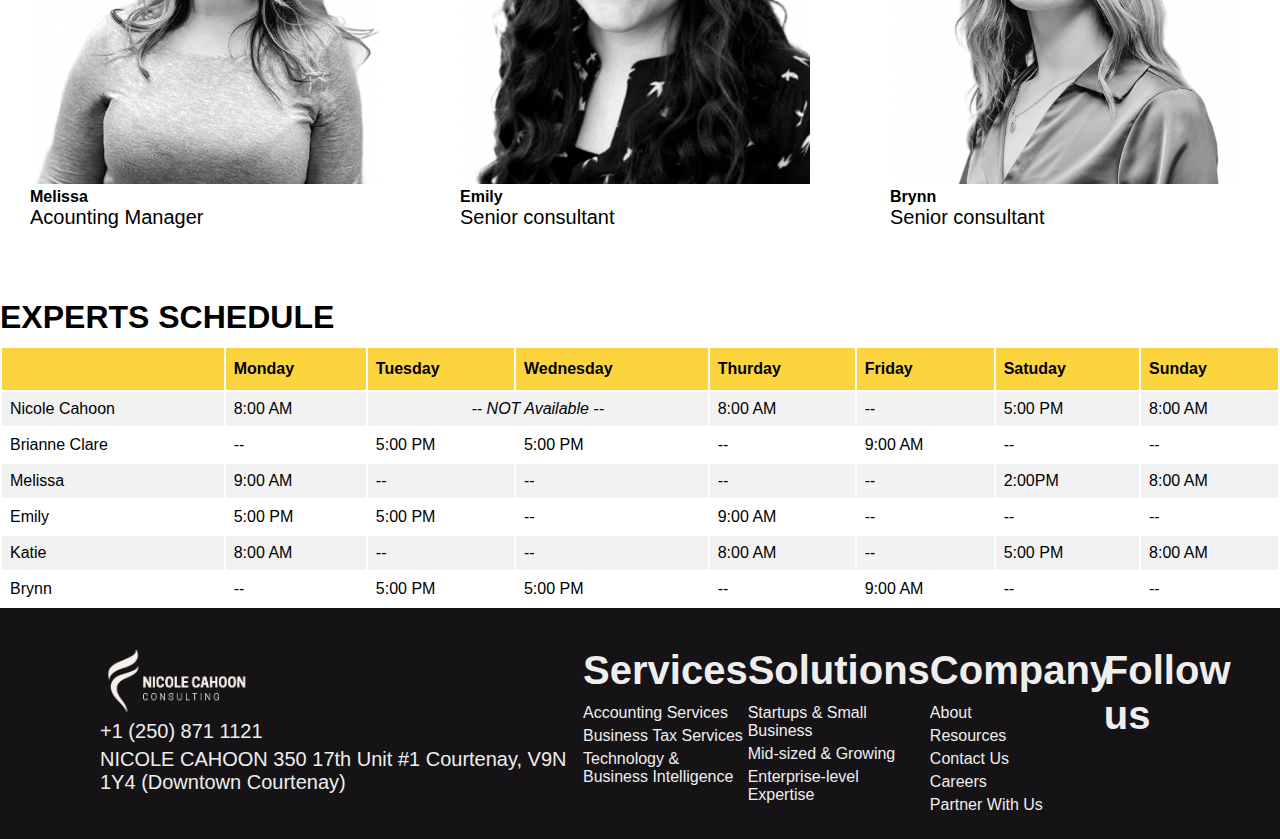
==== commit 595ece6f: "Add css grid member about us site" ====
--- a/aboutus.html
+++ b/aboutus.html
@@ -126,87 +126,62 @@
         <h2>Who We Are</h2>
         <p>Get to know the people on our exceptional financial team</p>
         <div class="grid-members">
-          <div class="grid-list">
-            <div class="grid-item">
-              <div class="item-img">
-                <img src="images/team-member-brianne.jpeg" alt="" />
-              </div>
-              <div class="item-info">
-                <span class="name">Nicolle Cahoon</span>
-                <span class="position">CPA &amp; Owner</span>
-              </div>
-            </div>
-
-            <div class="grid-item">
-              <div class="item-img">
-                <img src="images/team-member-melissa.png" alt="" />
-              </div>
-              <div class="item-info">
-                <span class="name">Nicolle Cahoon</span>
-                <span class="position">CPA &amp; Owner</span>
-              </div>
-            </div>
-
-            <div class="grid-item">
-              <div class="item-img">
-                <img src="images/team-member-brynn.png" alt="" />
-              </div>
-              <div class="item-info">
-                <span class="name">Nicolle Cahoon</span>
-                <span class="position">CPA &amp; Owner</span>
-              </div>
-            </div>
-
-            <div class="grid-item">
-              <div class="item-img">
-                <img src="images/team-member-katie.png" alt="" />
-              </div>
-              <div class="item-info">
-                <span class="name">Nicolle Cahoon</span>
-                <span class="position">CPA &amp; Owner</span>
-              </div>
-            </div>
-
-            <div class="grid-item">
-              <div class="item-img">
-                <img src="images/team-member-melissa.png" alt="" />
-              </div>
-              <div class="item-info">
-                <span class="name">Nicolle Cahoon</span>
-                <span class="position">CPA &amp; Owner</span>
-              </div>
-            </div>
-
-            <div class="grid-item">
-              <div class="item-img">
-                <img src="images/team-member-nicole.jpeg" alt="" />
-              </div>
-              <div class="item-info">
-                <span class="name">Nicolle Cahoon</span>
-                <span class="position">CPA &amp; Owner</span>
-              </div>
-            </div>
-
-            <div class="grid-item">
-              <div class="item-img">
-                <img src="images/team-member-brynn.png" alt="" />
-              </div>
-              <div class="item-info">
-                <span class="name">Nicolle Cahoon</span>
-                <span class="position">CPA &amp; Owner</span>
-              </div>
-            </div>
-
-            <div class="grid-item">
-              <div class="item-img">
-                <img src="images/team-member-katie.png" alt="" />
-              </div>
-              <div class="item-info">
-                <span class="name">Nicolle Cahoon</span>
-                <span class="position">CPA &amp; Owner</span>
-              </div>
-            </div>
-          </div>
+          <ul class="grid-list">
+            <li class="grid-member">
+              <img
+                src="images/team-member-nicole.jpeg"
+                alt="team member nicole"
+              />
+              <div class="content">
+                <h4>Nicole Cahoon</h4>
+                <p>Founder</p>
+              </div>
+            </li>
+            <li class="grid-member">
+              <img
+                src="images/team-member-brianne.jpeg"
+                alt="team member brianne"
+              />
+              <div class="content">
+                <h4>Brianne Clare</h4>
+                <p>Office Manager</p>
+              </div>
+            </li>
+            <li class="grid-member">
+              <img src="images/team-member-katie.png" alt="team member katie" />
+              <div class="content">
+                <h4>Katie</h4>
+                <p>Customer Service Manager</p>
+              </div>
+            </li>
+
+            <li class="grid-member">
+              <img
+                src="images/team-member-melissa.png"
+                alt="team member melissa"
+              />
+              <div class="content">
+                <h4>Melissa</h4>
+                <p>Acounting Manager</p>
+              </div>
+            </li>
+
+            <li class="grid-member">
+              <img src="images/team-member-emily.png" alt="team member emily" />
+              <div class="content">
+                <h4>Emily</h4>
+                <p>Senior consultant</p>
+              </div>
+            </li>
+
+            <li class="grid-member">
+              <img src="images/team-member-brynn.png" alt="team member brynn" />
+              <div class="content">
+                <h4>Brynn</h4>
+                <p>Senior consultant</p>
+              </div>
+            </li>
+          </ul>
         </div>
       </section>
 
--- a/styleaboutus.css
+++ b/styleaboutus.css
@@ -15,3 +15,171 @@
   flex-direction: column;
   color: white;
 }
+
+.grid-member img {
+  width: 100%;
+  height: 600px;
+  object-fit: cover;
+  align-self: center;
+}
+
+li {
+  list-style: none;
+}
+
+.grid-list {
+  display: grid;
+  grid-template-columns: auto auto auto;
+  gap: 2rem;
+}
+
+table {
+  font-family: Arial, Helvetica, sans-serif;
+  width: 100%;
+  /*   border-collapse: collapse; */
+  /*   border: 1px solid red; */
+}
+
+caption {
+  font-size: 2em;
+  font-weight: bold;
+  text-align: left;
+  padding: 10px 0;
+}
+
+td,
+th {
+  /*   border: 1px solid #ddd; */
+  padding: 8px;
+}
+
+th {
+  padding-top: 12px;
+  padding-bottom: 12px;
+  text-align: left;
+  background-color: #6125ed;
+  /* color: white; */
+}
+
+tr:nth-child(even) {
+  background-color: #f2f2f2;
+}
+
+tbody tr:hover {
+  background-color: #ddd;
+}
+
+td.merge {
+  text-align: center;
+  font-style: italic;
+}
+
+tfoot {
+  font-size: 0.8em;
+  font-style: italic;
+  text-align: center;
+  background-color: #c5c5c5;
+}
+
+.about-hero-main-hero {
+  justify-content: center;
+  align-items: flex-start;
+  background-image: url(images/about-us-hero-cover.jpeg);
+  background-size: cover;
+  background-position: center center;
+  width: 100%;
+  padding-right: 4rem;
+  padding-left: 4rem;
+  filter: opacity(100%);
+  text-align: left;
+  position: relative;
+  height: 80rem;
+  display: flex;
+  flex-direction: column;
+  color: white;
+}
+
+.grid-member img {
+  width: 100%;
+  height: 600px;
+  object-fit: cover;
+  width: 350px;
+  height: 350px;
+}
+
+li {
+  list-style: none;
+}
+
+.grid-list {
+  display: grid;
+  grid-template-columns: auto auto auto;
+  gap: 7rem;
+}
+
+table {
+  font-family: Arial, Helvetica, sans-serif;
+  width: 100%;
+  /*   border-collapse: collapse; */
+  /*   border: 1px solid red; */
+}
+
+caption {
+  font-size: 2em;
+  font-weight: bold;
+  text-align: left;
+  padding: 10px 0;
+}
+
+td,
+th {
+  /*   border: 1px solid #ddd; */
+  padding: 8px;
+}
+
+th {
+  padding-top: 12px;
+  padding-bottom: 12px;
+  text-align: left;
+  background-color: #fcd53e;
+  /* color: white; */
+}
+
+tr:nth-child(even) {
+  background-color: #f2f2f2;
+}
+
+tbody tr:hover {
+  background-color: #ddd;
+}
+
+td.merge {
+  text-align: center;
+  font-style: italic;
+}
+
+tfoot {
+  font-size: 0.8em;
+  font-style: italic;
+  text-align: center;
+  background-color: #c5c5c5;
+}
+
+h2 {
+  display: flex;
+  margin-bottom: 11px;
+  font-size: 4rem;
+}
+
+section.who-we-are {
+  margin: 30px;
+}
+
+p {
+  font-size: 2rem;
+  margin-bottom: 30px;
+}
+
+h1.title {
+  font-size: 4.8rem;
+}
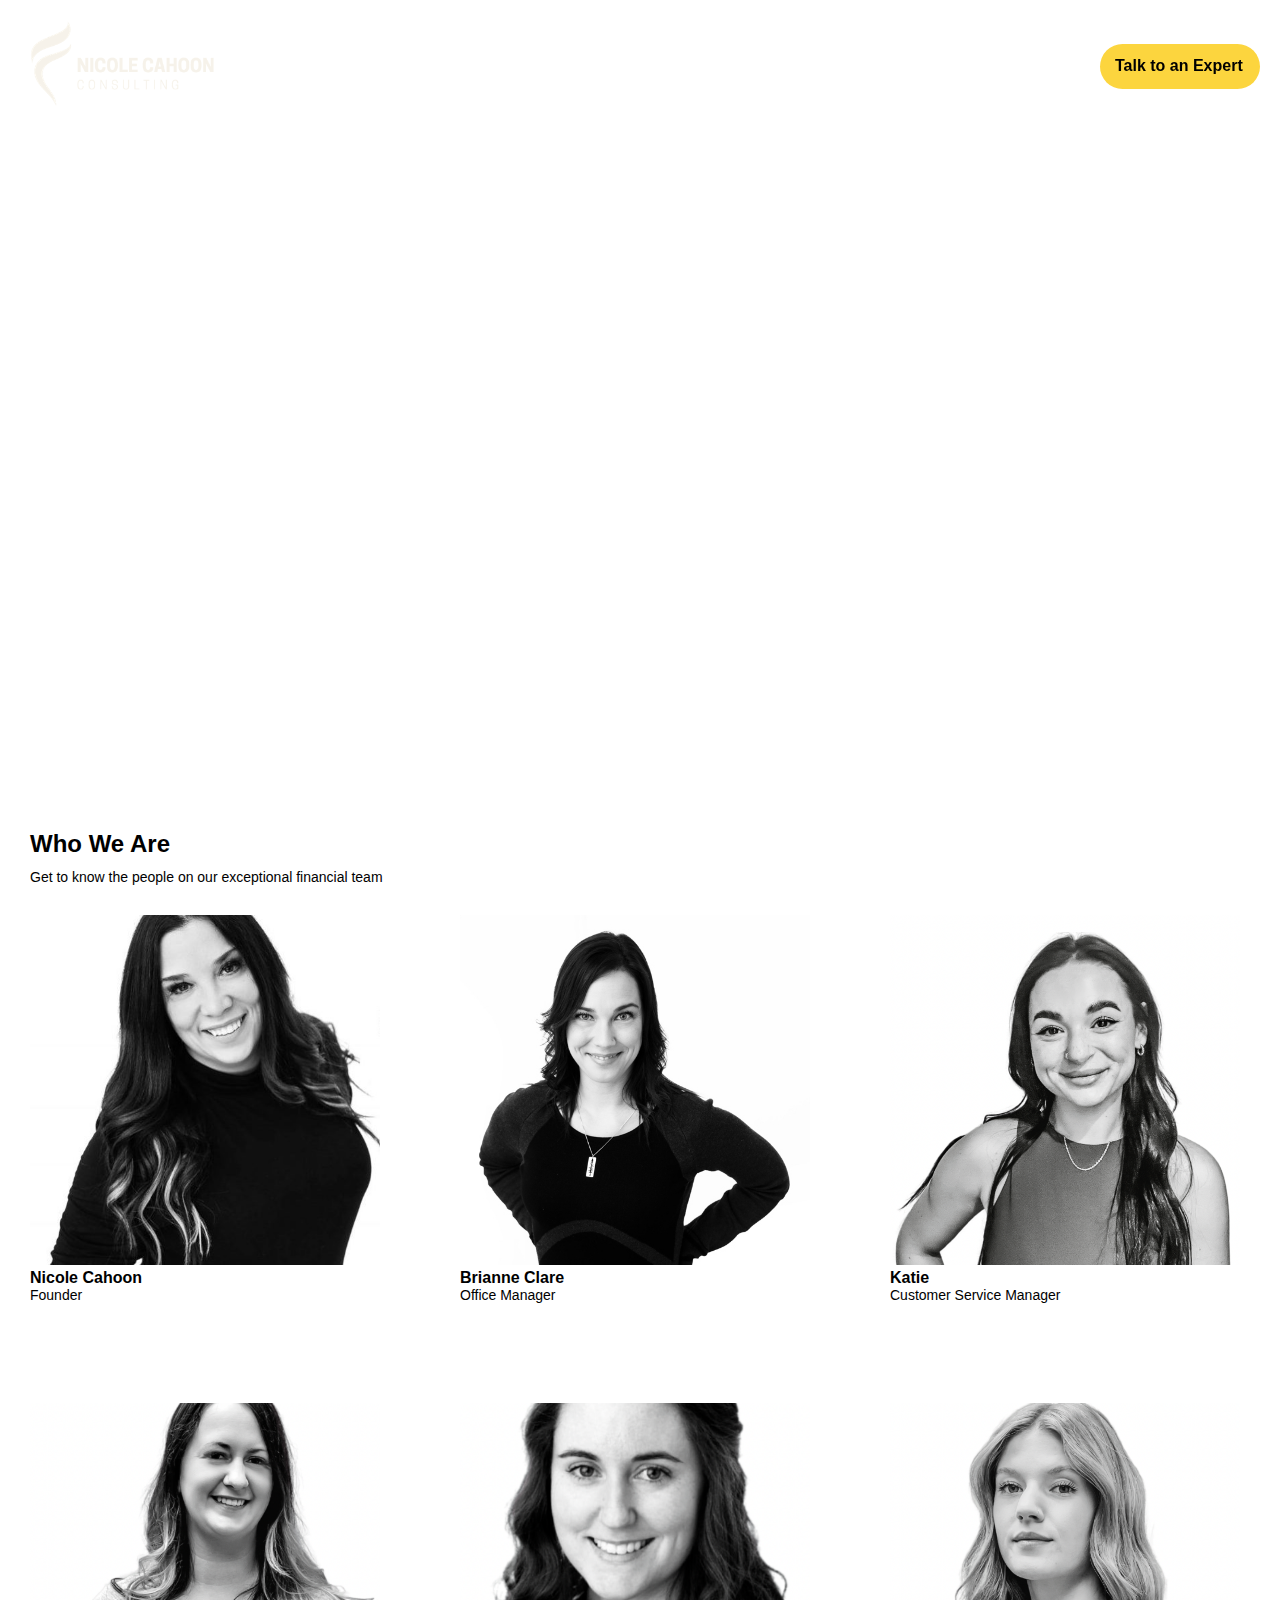
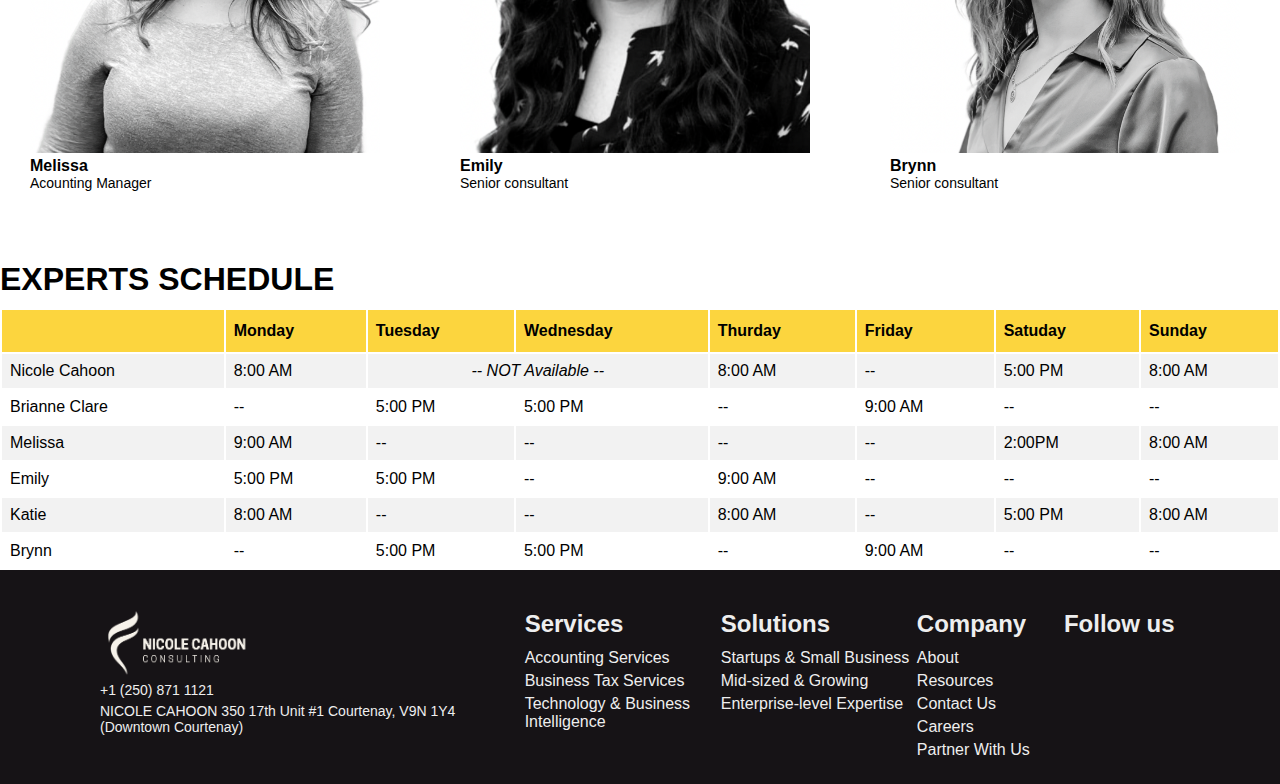
==== commit ba623867: "Fix header footer font size" ====
--- a/aboutus.html
+++ b/aboutus.html
@@ -49,7 +49,7 @@
             </li>
             <li class="main-menu-item"><a href="#">Pricing</a></li>
             <li class="main-menu-item">
-              <a href="/about.html"> About us </a>
+              <a href="/aboutus.html"> About us </a>
             </li>
             <li class="main-menu-item"><a href="#">Blog</a></li>
             <li class="main-menu-item"><a href="#">Login</a></li>
@@ -96,7 +96,7 @@
             </li>
             <li class="main-menu-item"><a href="#">Pricing</a></li>
             <li class="main-menu-item">
-              <a href="/about.html"> About us </a>
+              <a href="/aboutus.html"> About us </a>
             </li>
             <li class="main-menu-item"><a href="#">Blog</a></li>
             <li class="main-menu-item"><a href="#">Login</a></li>
--- a/style.css
+++ b/style.css
@@ -202,6 +202,7 @@
   flex-direction: column;
   align-items: center;
   justify-content: center;
+  margin-top: 30px;
 }
 
 .services-card {
@@ -342,7 +343,7 @@
 
 .contact .flex-container h2 {
   color: #ffffff;
-  font-size: 3rem;
+  font-size: 4rem;
 }
 
 .contact label {
--- a/styleaboutus.css
+++ b/styleaboutus.css
@@ -168,7 +168,7 @@
 h2 {
   display: flex;
   margin-bottom: 11px;
-  font-size: 4rem;
+  /* font-size: 4rem; */
 }
 
 section.who-we-are {
@@ -176,7 +176,7 @@
 }
 
 p {
-  font-size: 2rem;
+  font-size: 1.4rem;
   margin-bottom: 30px;
 }
 
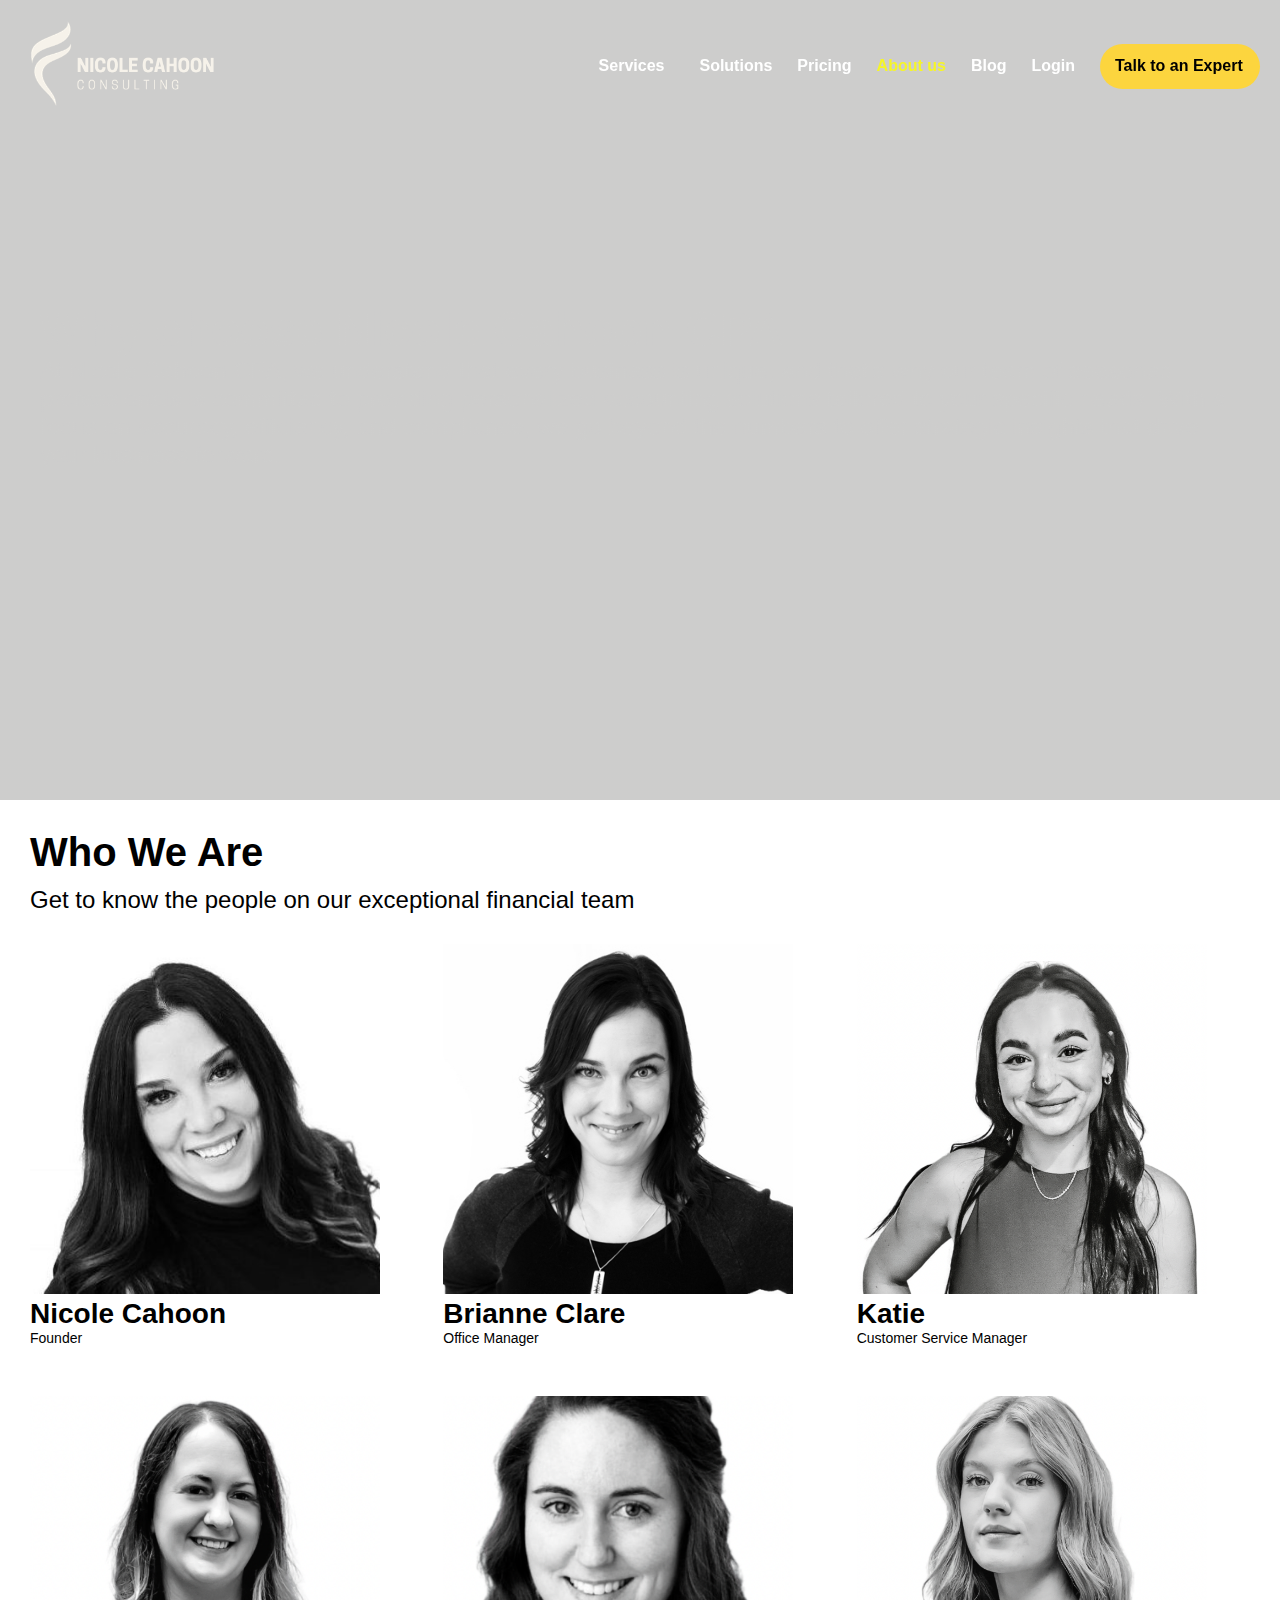
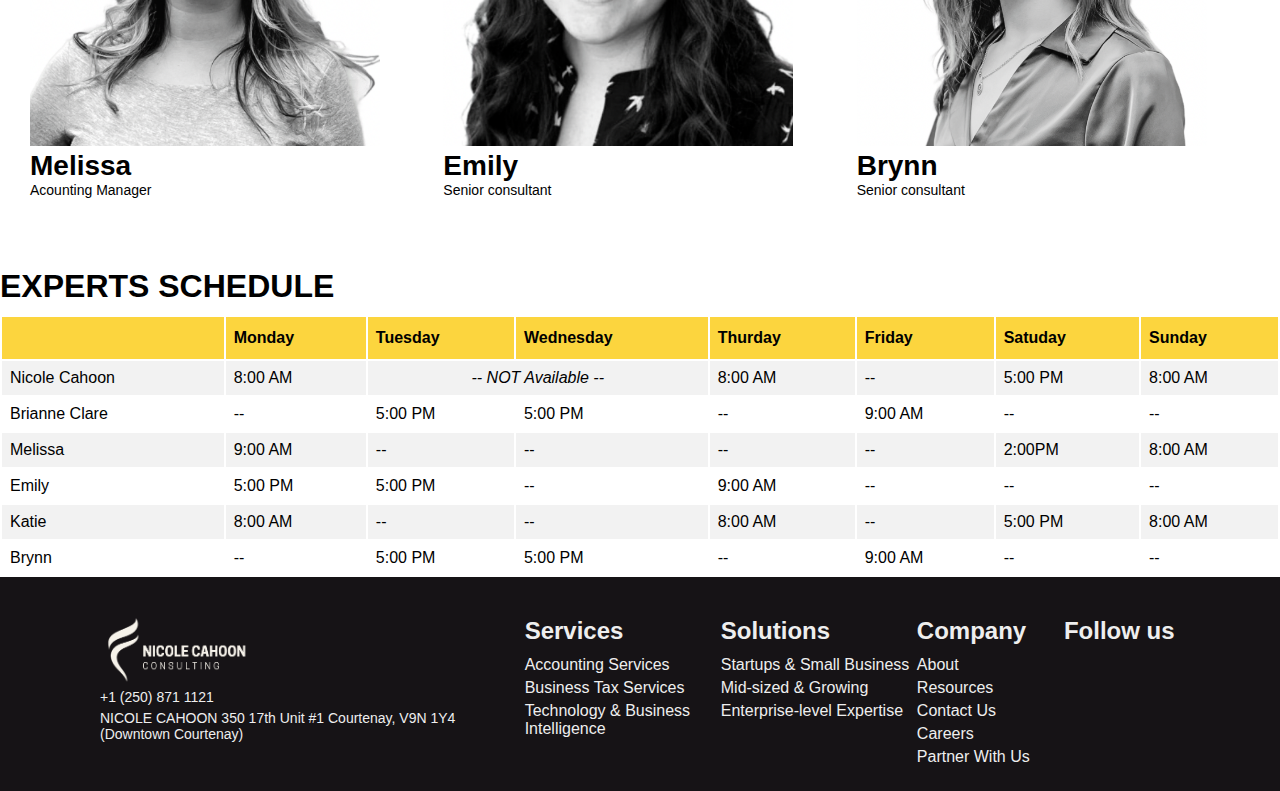
==== commit ca915317: "Amend link, color, images" ====
--- a/aboutus.html
+++ b/aboutus.html
@@ -49,7 +49,7 @@
             </li>
             <li class="main-menu-item"><a href="#">Pricing</a></li>
             <li class="main-menu-item">
-              <a href="/aboutus.html"> About us </a>
+              <a href="aboutus.html" class="active"> About us </a>
             </li>
             <li class="main-menu-item"><a href="#">Blog</a></li>
             <li class="main-menu-item"><a href="#">Login</a></li>
@@ -307,7 +307,7 @@
           <ul>
             <li>About</li>
             <li>Resources</li>
-            <li>Contact Us</li>
+            <li><a href="contactus.html">Contact Us</a></li>
             <li>Careers</li>
             <li>Partner With Us</li>
           </ul>
@@ -324,4 +324,10 @@
       </div>
     </footer>
   </body>
+  <script>
+    window.addEventListener("scroll", function () {
+      var header = document.querySelector(".sticky");
+      header.classList.toggle("nav-scroll", window.scrollY > 0);
+    });
+  </script>
 </html>
--- a/style.css
+++ b/style.css
@@ -9,6 +9,11 @@
   font-family: "Ubuntu", sans-serif;
 }
 
+header.sticky.nav-scroll {
+  background-color: #333;
+  opacity: 80%;
+}
+
 *,
 *:before,
 *:after {
@@ -16,6 +21,7 @@
   text-decoration: unset;
   padding: 0;
   margin: 0;
+  color: unset;
 }
 
 body {
@@ -165,19 +171,34 @@
   filter: opacity(100%);
   text-align: left;
   position: relative;
-  height: 80rem;
+  height: 120rem;
   display: flex;
   flex-direction: column;
   color: white;
 }
+
+.main-hero::before {
+  background-image: linear-gradient(
+    rgba(6, 5, 0, 0.2) 7%,
+    rgba(6, 5, 0, 0.2) 7%
+  );
+  position: absolute;
+  content: "";
+  top: 0;
+  right: 0;
+  bottom: 0;
+  left: 0;
+}
+
 .main-hero h1 {
   font-size: 4.8rem;
+  width: 70%;
 }
 
 .main-hero p {
   font-size: 3rem;
   margin-top: 3rem;
-  width: 100%;
+  width: 70%;
   line-height: 2.8rem;
 }
 
@@ -248,7 +269,14 @@
   flex-direction: column;
   justify-content: center;
   align-items: center;
+  text-align: center;
   margin: 5rem 8.5rem 10rem 8.5rem;
+}
+
+.resource h2 {
+  font-size: 4.8rem;
+  margin-top: 3rem;
+  color: #505d68;
 }
 
 .resource .img {
@@ -258,10 +286,17 @@
 .logo-organizers {
   display: flex;
   flex-direction: column;
-  align-items: center;
+  padding: 2rem;
   row-gap: 2rem;
   width: 100%;
   margin: 3rem 0;
+}
+
+.resource {
+  background-image: linear-gradient(
+    rgba(255, 5, 0, 0.2) 7%,
+    rgba(255, 5, 0, 0.2) 7%
+  );
 }
 
 /* testimonials mobile 1 */
@@ -278,7 +313,7 @@
 }
 
 .testimonials-1 h3 {
-  font-size: 2.8rem;
+  font-size: 4.8rem;
   font-weight: 900;
   margin: 0;
   color: #505d68;
@@ -299,6 +334,7 @@
   font-weight: 300;
   margin-top: 2rem;
   margin-bottom: 0.5rem;
+  font-weight: bold;
 }
 
 .testimonials-1 .job-title {
@@ -355,12 +391,15 @@
 }
 
 .contact .flex-container {
-  width: 100%;
+  width: 90%;
   margin: 0 auto;
+  border: solid white;
+  padding: 3rem;
 }
 
 .contact .flex-container input,
-.contact .flex-container textarea {
+.contact .flex-container textarea,
+.contact .flex-container select {
   width: 100%;
   padding: 1rem;
   margin-bottom: 1.5rem;
@@ -555,7 +594,20 @@
     padding-top: 6rem;
   }
 
+  /* serivces */
+
+  .services-card {
+    width: calc(33.33% - 9rem);
+  }
+
   /* resource */
+
+  .resource {
+    background-image: linear-gradient(
+      rgba(255, 5, 0, 0.2) 7%,
+      rgba(255, 5, 0, 0.2) 7%
+    );
+  }
 
   .resource .logo-organizers {
     flex-direction: row;
@@ -567,6 +619,15 @@
     width: 33%;
   }
 
+  /* contact */
+
+  .contact .flex-container {
+    width: 40%;
+    margin: 0 auto;
+    border: solid white;
+    padding: 3rem;
+  }
+
   /* testimonials */
 
   .testimonials-1 .flex-container {
--- a/styleaboutus.css
+++ b/styleaboutus.css
@@ -16,6 +16,24 @@
   color: white;
 }
 
+.about-hero-main-hero::before {
+  background-image: linear-gradient(
+    rgba(6, 5, 0, 0.2) 7%,
+    rgba(6, 5, 0, 0.2) 7%
+  );
+  position: absolute;
+  content: "";
+  top: 0;
+  right: 0;
+  bottom: 0;
+  left: 0;
+}
+
+.main-menu-item .active {
+  color: yellow;
+  opacity: 80%;
+}
+
 .grid-member img {
   width: 100%;
   height: 600px;
@@ -27,17 +45,8 @@
   list-style: none;
 }
 
-.grid-list {
-  display: grid;
-  grid-template-columns: auto auto auto;
-  gap: 2rem;
-}
-
-table {
-  font-family: Arial, Helvetica, sans-serif;
-  width: 100%;
-  /*   border-collapse: collapse; */
-  /*   border: 1px solid red; */
+.content h4 {
+  font-size: 2.8rem;
 }
 
 caption {
@@ -100,11 +109,9 @@
 }
 
 .grid-member img {
-  width: 100%;
-  height: 600px;
+  width: 200px;
+  height: 250px;
   object-fit: cover;
-  width: 350px;
-  height: 350px;
 }
 
 li {
@@ -113,15 +120,20 @@
 
 .grid-list {
   display: grid;
-  grid-template-columns: auto auto auto;
+  grid-template-columns: auto;
   gap: 7rem;
 }
 
 table {
   font-family: Arial, Helvetica, sans-serif;
   width: 100%;
+
   /*   border-collapse: collapse; */
   /*   border: 1px solid red; */
+}
+
+.table-container {
+  overflow-x: auto;
 }
 
 caption {
@@ -165,10 +177,13 @@
   background-color: #c5c5c5;
 }
 
+.who-we-are h2 {
+  font-size: 4rem;
+}
+
 h2 {
   display: flex;
   margin-bottom: 11px;
-  /* font-size: 4rem; */
 }
 
 section.who-we-are {
@@ -176,10 +191,33 @@
 }
 
 p {
+  font-size: 2.4rem;
+  margin-bottom: 30px;
+}
+
+.footer-logo p,
+.grid-member p {
   font-size: 1.4rem;
-  margin-bottom: 30px;
 }
 
 h1.title {
   font-size: 4.8rem;
 }
+
+/* desktop */
+
+@media only screen and (min-width: 1024px) {
+  .grid-list {
+    display: grid;
+    grid-template-columns: auto auto auto;
+    gap: 2rem;
+  }
+
+  .grid-member img {
+    width: 100%;
+    height: 600px;
+    object-fit: cover;
+    width: 350px;
+    height: 350px;
+  }
+}
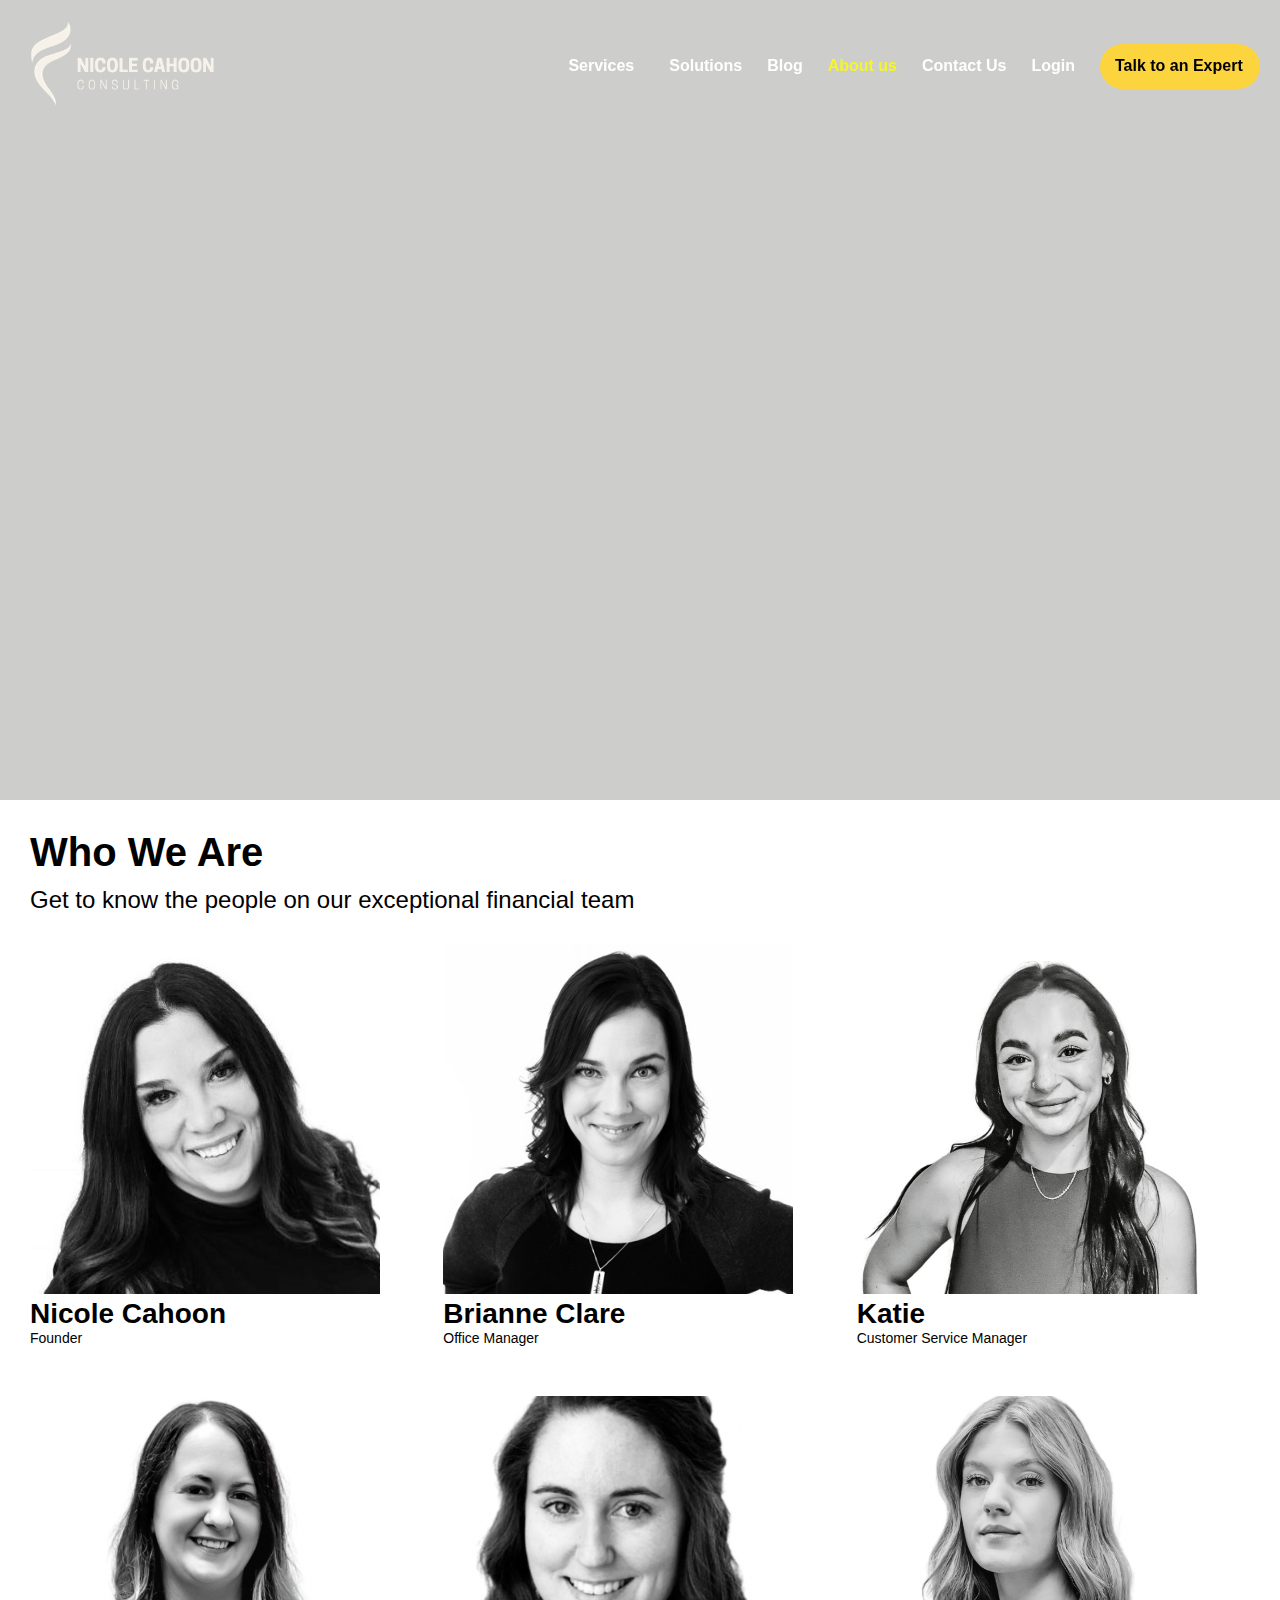
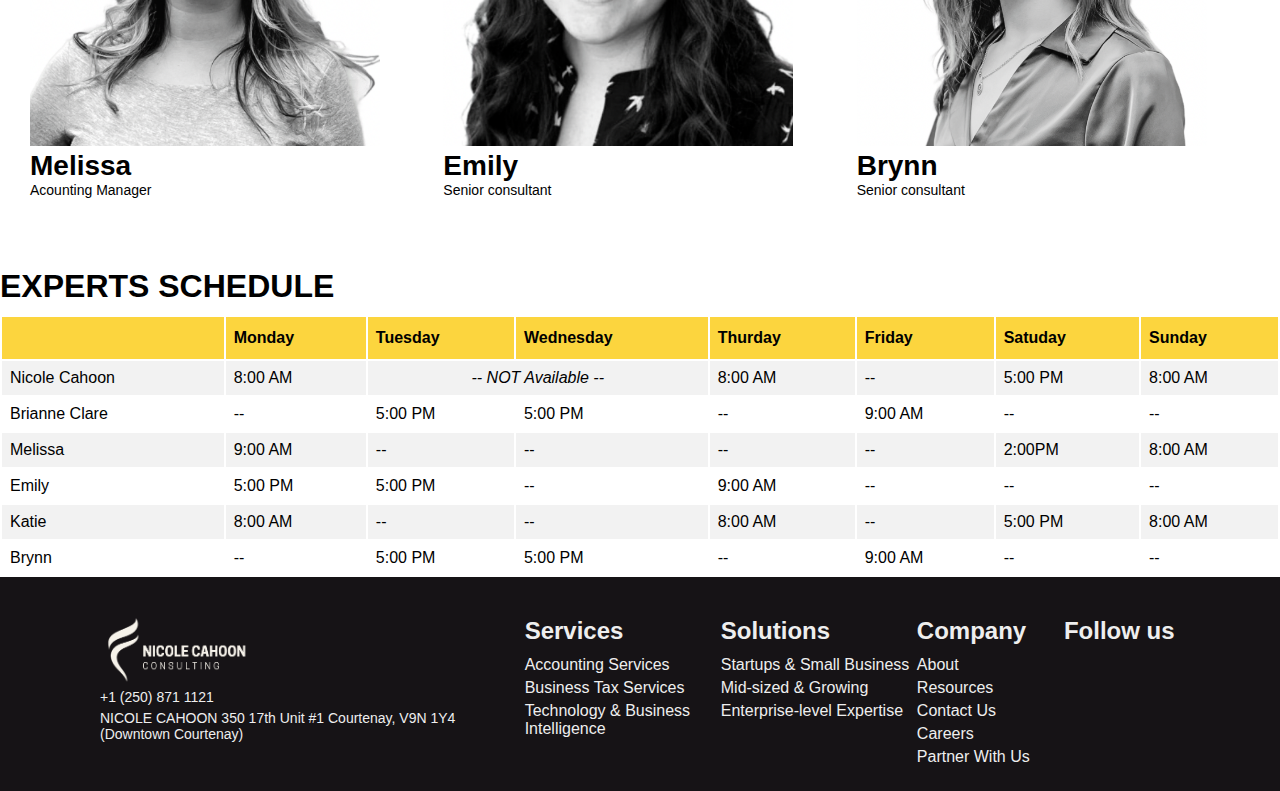
==== commit 2d713707: "Amend navbar menu and Add id for related section homepage" ====
--- a/aboutus.html
+++ b/aboutus.html
@@ -47,14 +47,16 @@
             <li class="main-menu-item">
               <a href="/"> Solutions </a>
             </li>
-            <li class="main-menu-item"><a href="#">Pricing</a></li>
+            <li class="main-menu-item"><a href="#testimonials-id">Blog</a></li>
             <li class="main-menu-item">
               <a href="aboutus.html" class="active"> About us </a>
             </li>
-            <li class="main-menu-item"><a href="#">Blog</a></li>
+            <li class="main-menu-item">
+              <a href="contactus.html">Contact Us</a>
+            </li>
             <li class="main-menu-item"><a href="#">Login</a></li>
             <li id="menu-item-expert" class="main-menu-item">
-              <a href="#">Talk to an Expert</a>
+              <a href="#contact-id">Talk to an Expert</a>
             </li>
           </ul>
         </nav>
@@ -94,11 +96,13 @@
             <li class="main-menu-item">
               <a href="/"> Solutions </a>
             </li>
-            <li class="main-menu-item"><a href="#">Pricing</a></li>
-            <li class="main-menu-item">
-              <a href="/aboutus.html"> About us </a>
-            </li>
             <li class="main-menu-item"><a href="#">Blog</a></li>
+            <li class="main-menu-item">
+              <a href="aboutus.html"> About us </a>
+            </li>
+            <li class="main-menu-item">
+              <a href="contactus.html">Contact Us</a>
+            </li>
             <li class="main-menu-item"><a href="#">Login</a></li>
             <li id="menu-item-expert">
               <a href="#">Talk to an Expert</a>
--- a/style.css
+++ b/style.css
@@ -511,6 +511,12 @@
     width: 100%;
     font-weight: 700;
   }
+
+  .main-menu-item a:hover {
+    color: #fcd53e;
+
+    cursor: pointer;
+  }
   .main-menu {
     display: flex;
     gap: 25px;
